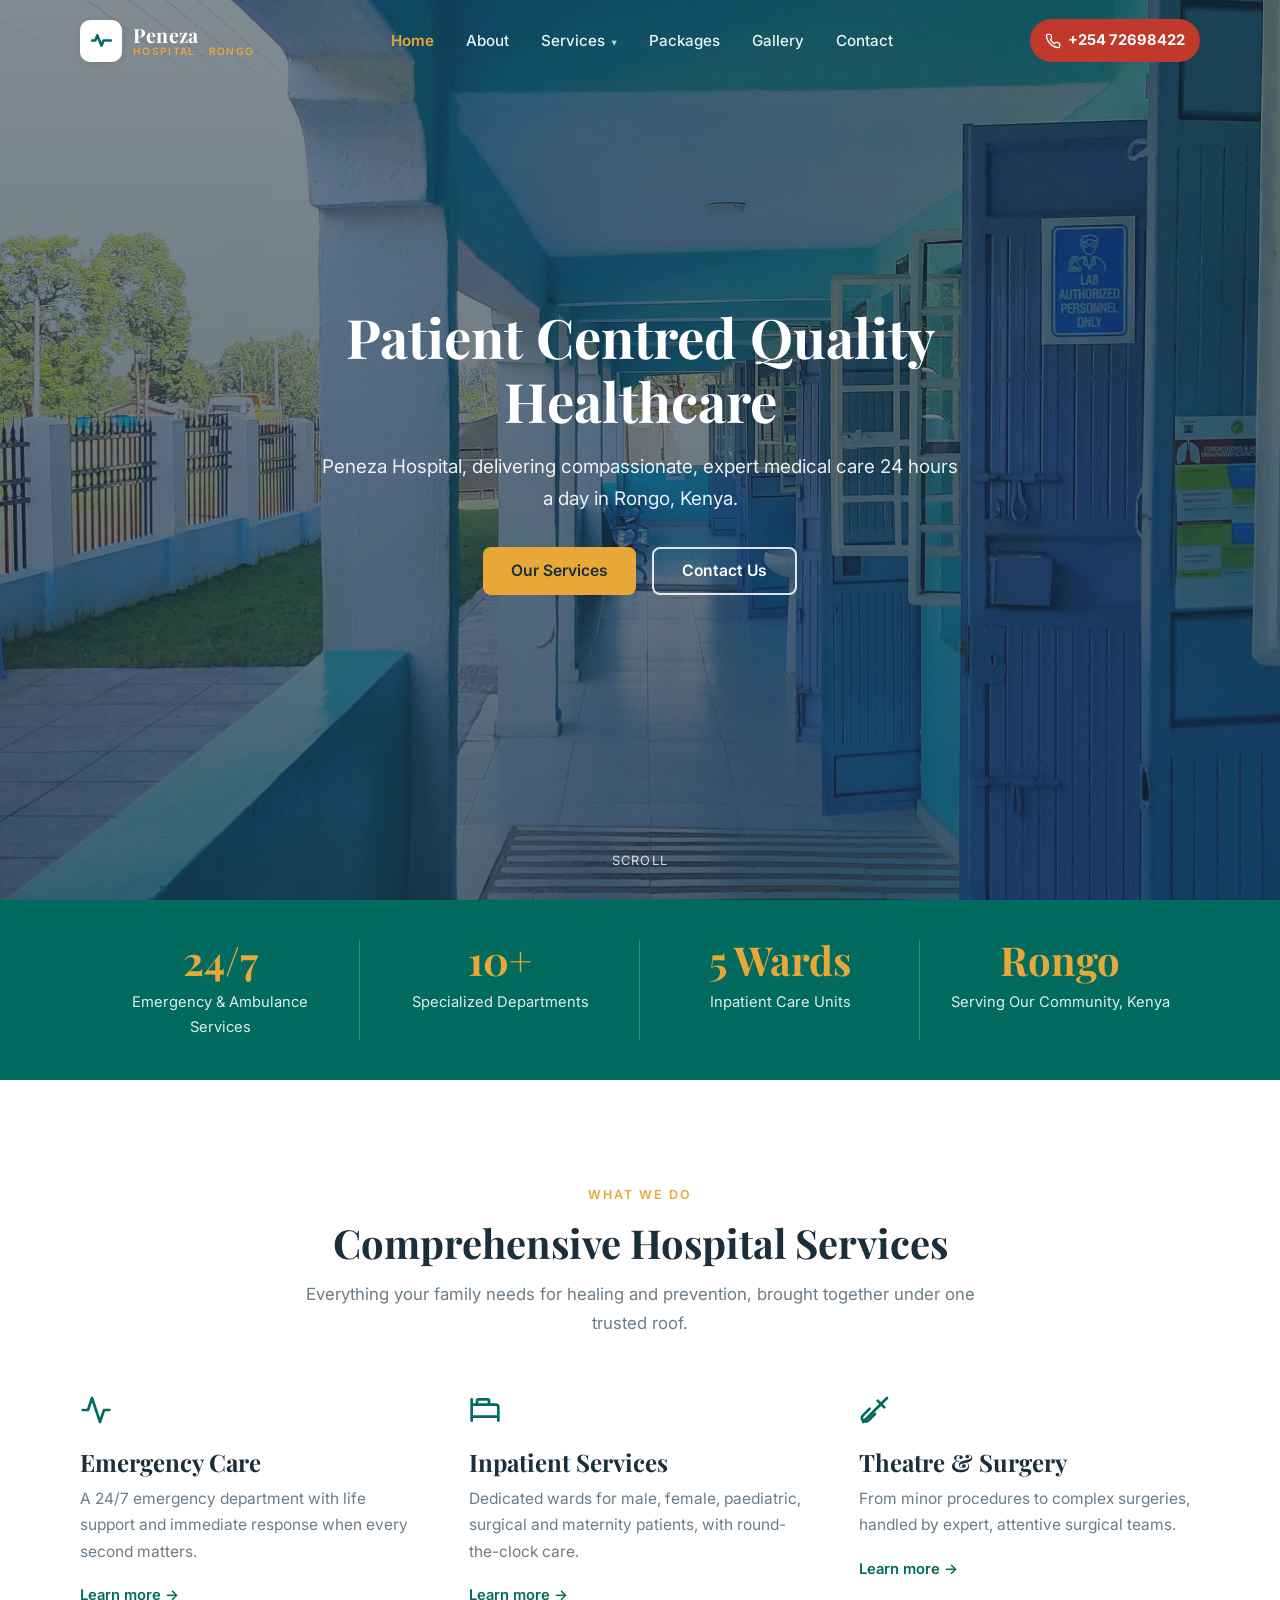
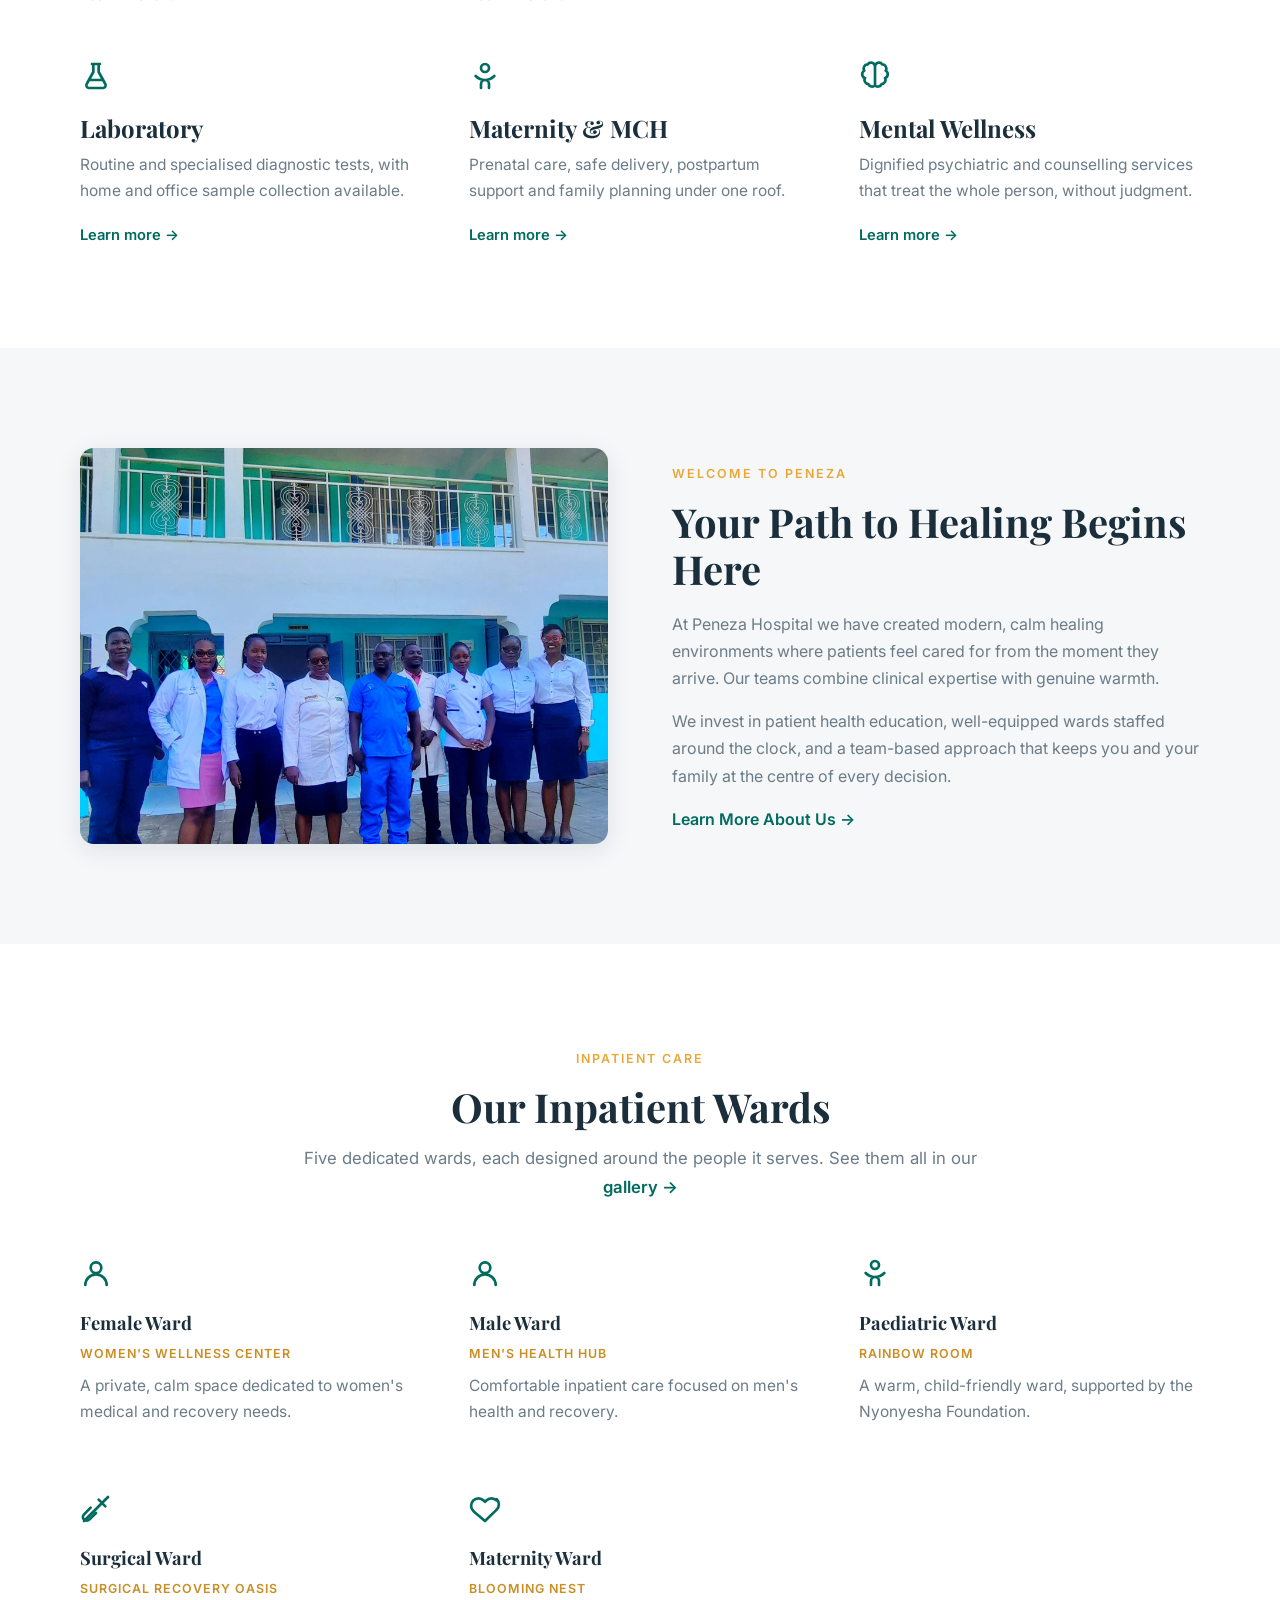
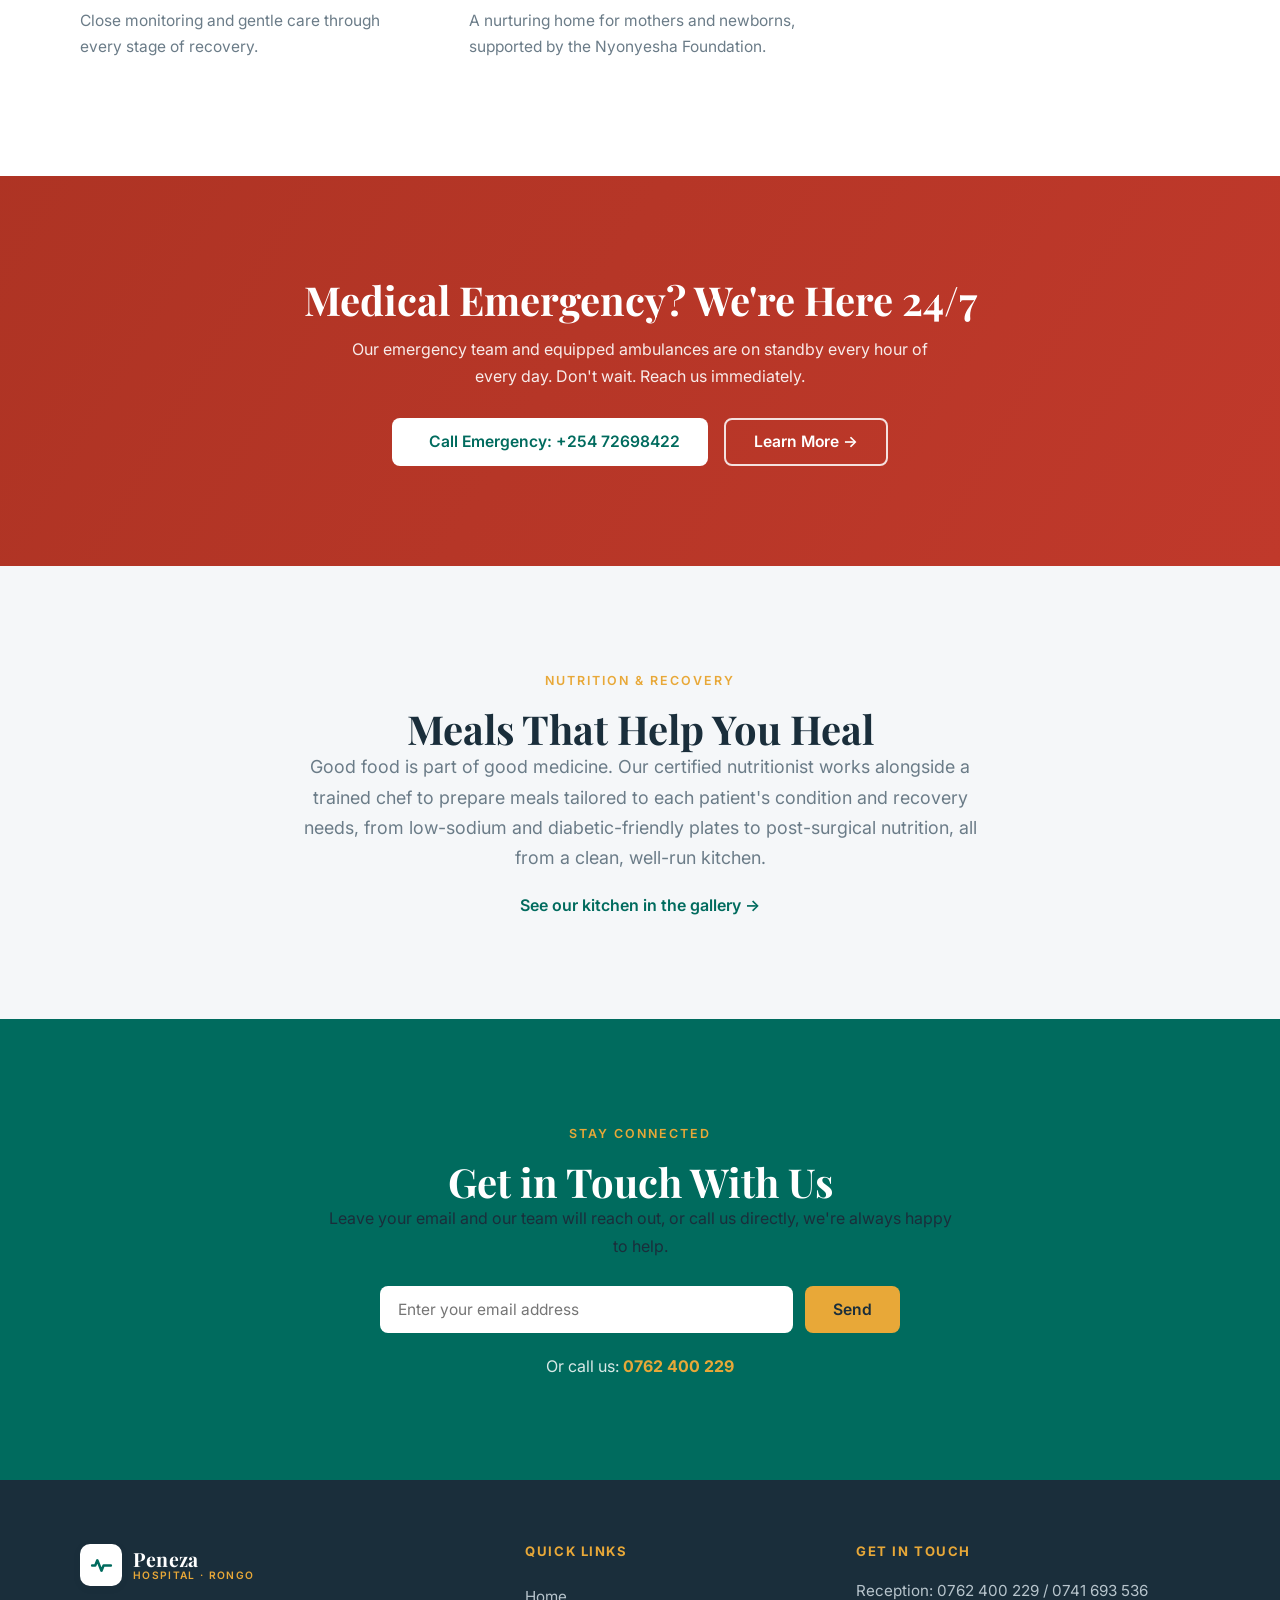
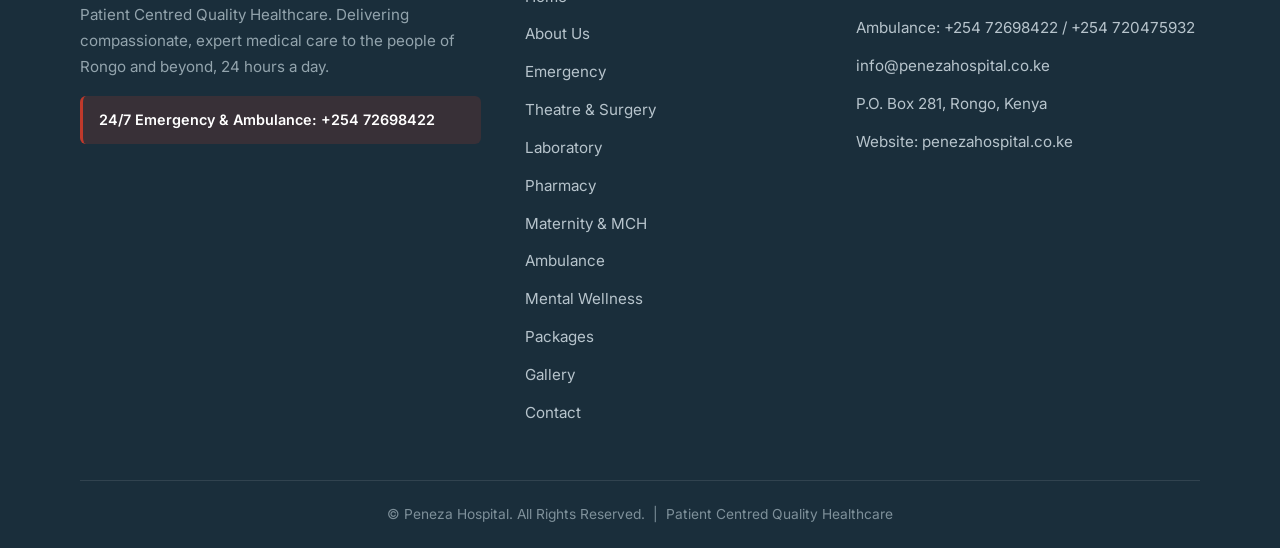
==== index.html @ cadd8152 "Initial commit: website files" ====
<!DOCTYPE html>
<html lang="en">
<head>
<meta charset="UTF-8">
<meta name="viewport" content="width=device-width, initial-scale=1.0">
<title>Patient Centred Quality Healthcare · Peneza Hospital</title>
<meta name="description" content="Peneza Hospital, a private hospital in Rongo, Kenya delivering compassionate, expert medical care 24 hours a day.">
<link rel="preconnect" href="https://fonts.googleapis.com">
<link rel="preconnect" href="https://fonts.gstatic.com" crossorigin>
<link href="https://fonts.googleapis.com/css2?family=Playfair+Display:wght@500;600;700;800&family=Inter:wght@400;500;600;700&display=swap" rel="stylesheet">
<link rel="stylesheet" href="css/styles.css">
</head>
<body>
<nav class="nav" id="nav">
  <div class="container nav__inner">
    <a class="logo" href="index.html" aria-label="Peneza Hospital home">
      <span class="logo__mark"><svg viewBox="0 0 24 24" fill="none" stroke="#006B5E" stroke-width="2.4" stroke-linecap="round" stroke-linejoin="round"><path d="M3 12h3l2-5 4 10 2-5h7"/></svg></span>
      <span class="logo__text">
        <span class="logo__name">Peneza</span>
        <span class="logo__tag">Hospital · Rongo</span>
      </span>
    </a>
    <ul class="nav__links">
      <li><a class="navlink active" href="index.html">Home</a></li>
      <li><a class="navlink" href="about.html">About</a></li>
      <li class="has-drop">
        <a class="navlink" href="#" aria-haspopup="true">Services</a>
        <div class="dropdown"><a href="about.html#wards">Inpatient Services</a><a href="emergency.html">Emergency</a><a href="theatre.html">Theatre / Surgery</a><a href="laboratory.html">Laboratory</a><a href="pharmacy.html">Pharmacy</a><a href="maternity.html">Maternity &amp; MCH</a><a href="ambulance.html">Ambulance</a><a href="mental-wellness.html">Mental Wellness</a><a href="contact.html">Outpatient / Special Clinics</a></div>
      </li>
      <li><a class="navlink" href="packages.html">Packages</a></li>
      <li><a class="navlink" href="gallery.html">Gallery</a></li>
      <li><a class="navlink" href="contact.html">Contact</a></li>
    </ul>
    <div class="nav__actions">
      <a class="nav__emergency" href="tel:+25472698422"><svg viewBox="0 0 24 24" fill="none" stroke="currentColor" stroke-width="2" stroke-linecap="round" stroke-linejoin="round"><path d="M22 16.9v3a2 2 0 0 1-2.2 2 19.8 19.8 0 0 1-8.6-3 19.5 19.5 0 0 1-6-6 19.8 19.8 0 0 1-3-8.6A2 2 0 0 1 4.1 2h3a2 2 0 0 1 2 1.7c.1 1 .4 1.9.7 2.8a2 2 0 0 1-.5 2.1L8.1 9.9a16 16 0 0 0 6 6l1.3-1.3a2 2 0 0 1 2.1-.5c.9.3 1.8.6 2.8.7a2 2 0 0 1 1.7 2z"/></svg><span>+254 72698422</span></a>
      <button class="hamburger" aria-label="Open menu" aria-expanded="false"><span></span><span></span><span></span></button>
    </div>
  </div>
</nav>
<div class="mobile-menu" id="mobileMenu">
  <a href="index.html">Home</a>
  <a href="about.html">About</a>
  <span class="mm-sub">Services</span>
  <a href="about.html#wards">Inpatient Services</a><a href="emergency.html">Emergency</a><a href="theatre.html">Theatre / Surgery</a><a href="laboratory.html">Laboratory</a><a href="pharmacy.html">Pharmacy</a><a href="maternity.html">Maternity &amp; MCH</a><a href="ambulance.html">Ambulance</a><a href="mental-wellness.html">Mental Wellness</a><a href="contact.html">Outpatient / Special Clinics</a>
  <a href="packages.html">Packages</a>
  <a href="gallery.html">Gallery</a>
  <a href="contact.html">Contact</a>
  <a class="mm-emergency" href="tel:+25472698422">Emergency: +254 72698422</a>
</div><header class="hero">
  <div class="hero__bg" style="background-image:url('images/home/HOME%20PAGE%201.jpeg')"></div>
  <div class="hero__overlay hero__overlay--dark"></div>
  <div class="hero__content"><div class="container"><h1 data-reveal-text>Patient Centred Quality Healthcare</h1>
        <p>Peneza Hospital, delivering compassionate, expert medical care 24 hours a day in Rongo, Kenya.</p>
        <div class="hero__cta"><a class="btn btn--gold" href="#services">Our Services</a><a class="btn btn--outline" href="contact.html">Contact Us</a></div></div></div>
  <div class="hero__scroll">Scroll</div>
</header>
<section class="stats"><div class="container"><div class="stats__grid">
  <div class="stats__item"><div class="stats__num">24/7</div><div class="stats__label">Emergency &amp; Ambulance Services</div></div>
  <div class="stats__item"><div class="stats__num" data-count="10" data-suffix="+">10+</div><div class="stats__label">Specialized Departments</div></div>
  <div class="stats__item"><div class="stats__num">5 Wards</div><div class="stats__label">Inpatient Care Units</div></div>
  <div class="stats__item"><div class="stats__num">Rongo</div><div class="stats__label">Serving Our Community, Kenya</div></div>
</div></div></section>
<section class="section" id="services"><div class="container">
  <div class="section-head"><span class="eyebrow">What We Do</span><h2>Comprehensive Hospital Services</h2>
  <p>Everything your family needs for healing and prevention, brought together under one trusted roof.</p></div>
  <div class="grid grid--3"><a class="card spotlight reveal" href="emergency.html">
      <span class="card__icon"><svg viewBox="0 0 24 24" fill="none" stroke="currentColor" stroke-width="2" stroke-linecap="round" stroke-linejoin="round"><path d="M22 12h-4l-3 9L9 3l-3 9H2"/></svg></span>
      <h3>Emergency Care</h3><p>A 24/7 emergency department with life support and immediate response when every second matters.</p>
      <span class="arrow-link">Learn more &rarr;</span></a><a class="card spotlight reveal" href="about.html#wards">
      <span class="card__icon"><svg viewBox="0 0 24 24" fill="none" stroke="currentColor" stroke-width="2" stroke-linecap="round" stroke-linejoin="round"><path d="M2 4v16M2 8h18a2 2 0 0 1 2 2v10M2 17h20M6 8V5a1 1 0 0 1 1-1h7a1 1 0 0 1 1 1v3"/></svg></span>
      <h3>Inpatient Services</h3><p>Dedicated wards for male, female, paediatric, surgical and maternity patients, with round-the-clock care.</p>
      <span class="arrow-link">Learn more &rarr;</span></a><a class="card spotlight reveal" href="theatre.html">
      <span class="card__icon"><svg viewBox="0 0 24 24" fill="none" stroke="currentColor" stroke-width="2" stroke-linecap="round" stroke-linejoin="round"><path d="M3 21 21 3M14 5l5 5M8 11l-5 5a2.8 2.8 0 0 0 4 4l5-5"/></svg></span>
      <h3>Theatre &amp; Surgery</h3><p>From minor procedures to complex surgeries, handled by expert, attentive surgical teams.</p>
      <span class="arrow-link">Learn more &rarr;</span></a><a class="card spotlight reveal" href="laboratory.html">
      <span class="card__icon"><svg viewBox="0 0 24 24" fill="none" stroke="currentColor" stroke-width="2" stroke-linecap="round" stroke-linejoin="round"><path d="M9 3h6M10 3v6l-5 9a2 2 0 0 0 2 3h10a2 2 0 0 0 2-3l-5-9V3M7.5 15h9"/></svg></span>
      <h3>Laboratory</h3><p>Routine and specialised diagnostic tests, with home and office sample collection available.</p>
      <span class="arrow-link">Learn more &rarr;</span></a><a class="card spotlight reveal" href="maternity.html">
      <span class="card__icon"><svg viewBox="0 0 24 24" fill="none" stroke="currentColor" stroke-width="2" stroke-linecap="round" stroke-linejoin="round"><circle cx="12" cy="6" r="3"/><path d="M9 21v-3a3 3 0 0 1 6 0v3M5 12c2 2 5 3 7 3s5-1 7-3"/></svg></span>
      <h3>Maternity &amp; MCH</h3><p>Prenatal care, safe delivery, postpartum support and family planning under one roof.</p>
      <span class="arrow-link">Learn more &rarr;</span></a><a class="card spotlight reveal" href="mental-wellness.html">
      <span class="card__icon"><svg viewBox="0 0 24 24" fill="none" stroke="currentColor" stroke-width="2" stroke-linecap="round" stroke-linejoin="round"><path d="M12 5a3 3 0 0 0-5.5-1.7A3 3 0 0 0 4 8a3 3 0 0 0 .5 5.5A3 3 0 0 0 7 18a3 3 0 0 0 5 1m0-14a3 3 0 0 1 5.5-1.7A3 3 0 0 1 20 8a3 3 0 0 1-.5 5.5A3 3 0 0 1 17 18a3 3 0 0 1-5 1M12 5v14"/></svg></span>
      <h3>Mental Wellness</h3><p>Dignified psychiatric and counselling services that treat the whole person, without judgment.</p>
      <span class="arrow-link">Learn more &rarr;</span></a></div>
</div></section>
<section class="section section--light"><div class="container"><div class="split">
  <div class="split__media tilt"><div class="tilt__glare"></div><img src="images/home/HOME%20USE.jpeg" alt="Peneza Hospital, Rongo" loading="lazy"></div>
  <div class="reveal"><span class="eyebrow">Welcome to Peneza</span><h2>Your Path to Healing Begins Here</h2>
  <p>At Peneza Hospital we have created modern, calm healing environments where patients feel cared for from the moment they arrive. Our teams combine clinical expertise with genuine warmth.</p>
  <p>We invest in patient health education, well-equipped wards staffed around the clock, and a team-based approach that keeps you and your family at the centre of every decision.</p>
  <a class="arrow-link" href="about.html">Learn More About Us &rarr;</a></div>
</div></div></section>
<section class="section"><div class="container">
  <div class="section-head"><span class="eyebrow">Inpatient Care</span><h2>Our Inpatient Wards</h2>
  <p>Five dedicated wards, each designed around the people it serves. See them all in our <a href="gallery.html" class="arrow-link" style="font-size:inherit">gallery &rarr;</a></p></div>
  <div class="grid grid--3"><div class="card spotlight reveal"><span class="card__icon"><svg viewBox="0 0 24 24" fill="none" stroke="currentColor" stroke-width="2" stroke-linecap="round" stroke-linejoin="round"><circle cx="12" cy="8" r="4"/><path d="M4 21a8 8 0 0 1 16 0"/></svg></span>
      <h3 style="font-size:1.15rem">Female Ward</h3>
      <span class="role">Women's Wellness Center</span>
      <p>A private, calm space dedicated to women's medical and recovery needs.</p></div><div class="card spotlight reveal"><span class="card__icon"><svg viewBox="0 0 24 24" fill="none" stroke="currentColor" stroke-width="2" stroke-linecap="round" stroke-linejoin="round"><circle cx="12" cy="8" r="4"/><path d="M4 21a8 8 0 0 1 16 0"/></svg></span>
      <h3 style="font-size:1.15rem">Male Ward</h3>
      <span class="role">Men's Health Hub</span>
      <p>Comfortable inpatient care focused on men's health and recovery.</p></div><div class="card spotlight reveal"><span class="card__icon"><svg viewBox="0 0 24 24" fill="none" stroke="currentColor" stroke-width="2" stroke-linecap="round" stroke-linejoin="round"><circle cx="12" cy="6" r="3"/><path d="M9 21v-3a3 3 0 0 1 6 0v3M5 12c2 2 5 3 7 3s5-1 7-3"/></svg></span>
      <h3 style="font-size:1.15rem">Paediatric Ward</h3>
      <span class="role">Rainbow Room</span>
      <p>A warm, child-friendly ward, supported by the Nyonyesha Foundation.</p></div><div class="card spotlight reveal"><span class="card__icon"><svg viewBox="0 0 24 24" fill="none" stroke="currentColor" stroke-width="2" stroke-linecap="round" stroke-linejoin="round"><path d="M3 21 21 3M14 5l5 5M8 11l-5 5a2.8 2.8 0 0 0 4 4l5-5"/></svg></span>
      <h3 style="font-size:1.15rem">Surgical Ward</h3>
      <span class="role">Surgical Recovery Oasis</span>
      <p>Close monitoring and gentle care through every stage of recovery.</p></div><div class="card spotlight reveal"><span class="card__icon"><svg viewBox="0 0 24 24" fill="none" stroke="currentColor" stroke-width="2" stroke-linecap="round" stroke-linejoin="round"><path d="M20.8 5.6a5.5 5.5 0 0 0-7.8 0L12 6.6l-1-1a5.5 5.5 0 0 0-7.8 7.8l1 1L12 21l7.8-7.6 1-1a5.5 5.5 0 0 0 0-7.8z"/></svg></span>
      <h3 style="font-size:1.15rem">Maternity Ward</h3>
      <span class="role">Blooming Nest</span>
      <p>A nurturing home for mothers and newborns, supported by the Nyonyesha Foundation.</p></div></div>
</div></section>
<section class="section emergency-banner"><div class="container">
  <h2>Medical Emergency? We're Here 24/7</h2>
  <p>Our emergency team and equipped ambulances are on standby every hour of every day. Don't wait. Reach us immediately.</p>
  <div class="emergency-banner__btns">
    <a class="btn btn--white" href="tel:+25472698422"><svg viewBox="0 0 24 24" fill="none" stroke="currentColor" stroke-width="2" stroke-linecap="round" stroke-linejoin="round"><path d="M22 16.9v3a2 2 0 0 1-2.2 2 19.8 19.8 0 0 1-8.6-3 19.5 19.5 0 0 1-6-6 19.8 19.8 0 0 1-3-8.6A2 2 0 0 1 4.1 2h3a2 2 0 0 1 2 1.7c.1 1 .4 1.9.7 2.8a2 2 0 0 1-.5 2.1L8.1 9.9a16 16 0 0 0 6 6l1.3-1.3a2 2 0 0 1 2.1-.5c.9.3 1.8.6 2.8.7a2 2 0 0 1 1.7 2z"/></svg> Call Emergency: +254 72698422</a>
    <a class="btn btn--outline" href="emergency.html">Learn More &rarr;</a>
  </div>
</div></section>
<section class="section section--light"><div class="container" style="max-width:760px;text-align:center">
  <span class="eyebrow">Nutrition &amp; Recovery</span><h2>Meals That Help You Heal</h2>
  <p class="lede">Good food is part of good medicine. Our certified nutritionist works alongside a trained chef to prepare meals tailored to each patient's condition and recovery needs, from low-sodium and diabetic-friendly plates to post-surgical nutrition, all from a clean, well-run kitchen.</p>
  <p style="margin-top:18px"><a class="arrow-link" href="gallery.html">See our kitchen in the gallery &rarr;</a></p>
</div></section>
<section class="section section--teal"><div class="container" style="text-align:center;max-width:720px">
  <span class="eyebrow">Stay Connected</span><h2>Get in Touch With Us</h2>
  <p>Leave your email and our team will reach out, or call us directly, we're always happy to help.</p>
  <form data-static class="email-capture">
    <input type="email" placeholder="Enter your email address" aria-label="Email address" required>
    <button class="btn btn--gold" type="submit">Send</button>
  </form>
  <div class="form-note">Thank you. We've received your details and will be in touch shortly.</div>
  <p style="margin-top:20px;color:rgba(255,255,255,0.85)">Or call us: <a href="tel:0762400229" style="color:#E8A838;font-weight:700">0762 400 229</a></p>
</div></section>
<footer class="footer">
  <div class="container">
    <div class="footer__grid">
      <div>
        <a class="logo" href="index.html">
          <span class="logo__mark"><svg viewBox="0 0 24 24" fill="none" stroke="#006B5E" stroke-width="2.4" stroke-linecap="round" stroke-linejoin="round"><path d="M3 12h3l2-5 4 10 2-5h7"/></svg></span>
          <span class="logo__text"><span class="logo__name">Peneza</span><span class="logo__tag">Hospital · Rongo</span></span>
        </a>
        <p class="footer__tag">Patient Centred Quality Healthcare. Delivering compassionate, expert medical care to the people of Rongo and beyond, 24 hours a day.</p>
        <div class="footer__emergency">24/7 Emergency &amp; Ambulance: +254 72698422</div>
      </div>
      <div>
        <h4>Quick Links</h4>
        <div class="footer__links">
          <a href="index.html">Home</a>
          <a href="about.html">About Us</a>
          <a href="emergency.html">Emergency</a>
          <a href="theatre.html">Theatre &amp; Surgery</a>
          <a href="laboratory.html">Laboratory</a>
          <a href="pharmacy.html">Pharmacy</a>
          <a href="maternity.html">Maternity &amp; MCH</a>
          <a href="ambulance.html">Ambulance</a>
          <a href="mental-wellness.html">Mental Wellness</a>
          <a href="packages.html">Packages</a>
          <a href="gallery.html">Gallery</a>
          <a href="contact.html">Contact</a>
        </div>
      </div>
      <div>
        <h4>Get In Touch</h4>
        <div class="footer__contact">
          <p>Reception: <a href="tel:0762400229">0762 400 229</a> / <a href="tel:0741693536">0741 693 536</a></p>
          <p>Ambulance: <a href="tel:+25472698422">+254 72698422</a> / <a href="tel:+254720475932">+254 720475932</a></p>
          <p><a href="mailto:info@penezahospital.co.ke">info@penezahospital.co.ke</a></p>
          <p>P.O. Box 281, Rongo, Kenya</p>
          <p>Website: penezahospital.co.ke</p>
        </div>
      </div>
    </div>
    <div class="footer__bottom">
      &copy; Peneza Hospital. All Rights Reserved. &nbsp;|&nbsp; Patient Centred Quality Healthcare
    </div>
  </div>
</footer>
<script src="js/script.js"></script>
</body>
</html>
---- css/styles.css ----
/* ============================================================
   PENEZA HOSPITAL — styles.css
   Patient Centred Quality Healthcare
   ============================================================ */

/* ---------- Design Tokens ---------- */
:root {
  --teal:        #006B5E;
  --teal-dark:   #02564B;
  --teal-light:  #E6F0EE;
  --gold:        #E8A838;
  --gold-dark:   #C98E26;
  --dark:        #1A2E3B;
  --dark-90:     rgba(26, 46, 59, 0.90);
  --light-bg:    #F5F7F9;
  --white:       #FFFFFF;
  --muted:       #6B7C88;
  --border:      #E2E8ED;
  --red:         #C0392B;
  --red-dark:    #A2301F;

  --shadow-sm:   0 2px 8px rgba(26, 46, 59, 0.06);
  --shadow-md:   0 6px 24px rgba(26, 46, 59, 0.10);
  --shadow-lg:   0 14px 44px rgba(26, 46, 59, 0.16);

  --radius:      8px;
  --radius-lg:   14px;

  --maxw:        1200px;
  --pad:         clamp(20px, 5vw, 40px);

  --t-fast:      0.2s ease;
  --t-base:      0.3s ease;

  --ff-head:     'Playfair Display', Georgia, serif;
  --ff-body:     'Inter', system-ui, -apple-system, sans-serif;
}

/* ---------- Reset ---------- */
*, *::before, *::after { box-sizing: border-box; }
* { margin: 0; padding: 0; }
html { scroll-behavior: smooth; -webkit-text-size-adjust: 100%; }
body {
  font-family: var(--ff-body);
  font-size: 16px;
  line-height: 1.7;
  color: var(--dark);
  background: var(--white);
  -webkit-font-smoothing: antialiased;
  overflow-x: hidden;
}
img { display: block; max-width: 100%; height: auto; }
a { color: inherit; text-decoration: none; }
ul { list-style: none; }
button { font-family: inherit; cursor: pointer; border: none; background: none; }

/* ---------- Typography ---------- */
h1, h2, h3, h4 { font-family: var(--ff-head); line-height: 1.18; font-weight: 700; color: var(--dark); }
h1 { font-size: clamp(2.1rem, 5vw, 3.4rem); }
h2 { font-size: clamp(1.7rem, 3.6vw, 2.5rem); }
h3 { font-size: clamp(1.2rem, 2vw, 1.5rem); }
h4 { font-size: 1.12rem; }
p  { color: var(--dark); }
.muted { color: var(--muted); }

/* ---------- Layout helpers ---------- */
.container { width: 100%; max-width: var(--maxw); margin: 0 auto; padding: 0 var(--pad); }
.section { padding: clamp(56px, 9vw, 100px) 0; }
.section--light { background: var(--light-bg); }
.section--teal  { background: var(--teal); color: var(--white); }
.section--teal h1, .section--teal h2, .section--teal h3 { color: var(--white); }
.section--dark  { background: var(--dark); color: #DCE4E9; }
.section--dark h1, .section--dark h2, .section--dark h3 { color: var(--white); }

.eyebrow {
  display: inline-block;
  font-family: var(--ff-body);
  font-size: 0.78rem;
  font-weight: 600;
  letter-spacing: 0.16em;
  text-transform: uppercase;
  color: var(--gold);
  margin-bottom: 14px;
}
.section--teal .eyebrow, .section--dark .eyebrow { color: var(--gold); }

.section-head { max-width: 720px; margin: 0 auto clamp(34px, 5vw, 56px); text-align: center; }
.section-head.left { margin-left: 0; text-align: left; }
.section-head p { color: var(--muted); margin-top: 14px; font-size: 1.05rem; }
.section--teal .section-head p, .section--dark .section-head p { color: rgba(255,255,255,0.82); }

.lede { font-size: 1.12rem; color: var(--muted); }

/* ---------- Buttons ---------- */
.btn {
  display: inline-flex; align-items: center; gap: 9px;
  font-family: var(--ff-body);
  font-weight: 600; font-size: 0.98rem;
  padding: 14px 28px; border-radius: var(--radius);
  transition: transform var(--t-fast), background var(--t-fast), color var(--t-fast), box-shadow var(--t-fast);
  white-space: nowrap; line-height: 1;
}
.btn:focus-visible { outline: 3px solid var(--gold); outline-offset: 3px; }
.btn--gold  { background: var(--gold); color: var(--dark); }
.btn--gold:hover { background: var(--gold-dark); transform: translateY(-2px); box-shadow: var(--shadow-md); }
.btn--teal  { background: var(--teal); color: var(--white); }
.btn--teal:hover { background: var(--teal-dark); transform: translateY(-2px); box-shadow: var(--shadow-md); }
.btn--white { background: var(--white); color: var(--teal); }
.btn--white:hover { transform: translateY(-2px); box-shadow: var(--shadow-md); }
.btn--outline { background: transparent; color: var(--white); border: 2px solid rgba(255,255,255,0.85); }
.btn--outline:hover { background: var(--white); color: var(--teal); transform: translateY(-2px); }
.btn--outline-teal { background: transparent; color: var(--teal); border: 2px solid var(--teal); }
.btn--outline-teal:hover { background: var(--teal); color: var(--white); }
.btn--red { background: var(--red); color: var(--white); }
.btn--red:hover { background: var(--red-dark); transform: translateY(-2px); box-shadow: var(--shadow-md); }

.arrow-link {
  display: inline-flex; align-items: center; gap: 7px;
  font-weight: 600; color: var(--teal);
  transition: gap var(--t-fast), color var(--t-fast);
}
.arrow-link:hover { gap: 12px; color: var(--gold-dark); }
.section--teal .arrow-link, .section--dark .arrow-link { color: var(--gold); }

/* ============================================================
   NAVBAR
   ============================================================ */
.nav {
  position: fixed; top: 0; left: 0; right: 0; z-index: 1000;
  background: transparent;
  transition: background var(--t-base), box-shadow var(--t-base), padding var(--t-base);
  padding: 18px 0;
}
.nav.scrolled { background: var(--dark); box-shadow: 0 4px 20px rgba(0,0,0,0.25); padding: 11px 0; }
.nav__inner { display: flex; align-items: center; justify-content: space-between; gap: 18px; }

.logo { display: flex; align-items: center; gap: 11px; color: var(--white); }
.logo__mark {
  width: 42px; height: 42px; border-radius: 10px;
  background: var(--white); display: grid; place-items: center; flex: none;
  box-shadow: var(--shadow-sm);
}
.logo__mark svg { width: 25px; height: 25px; }
.logo__text { line-height: 1.1; }
.logo__name { font-family: var(--ff-head); font-weight: 700; font-size: 1.22rem; color: var(--white); letter-spacing: 0.01em; }
.logo__tag  { display: block; font-size: 0.64rem; letter-spacing: 0.13em; text-transform: uppercase; color: var(--gold); font-weight: 600; }

.nav__links { display: flex; align-items: center; gap: 4px; }
.nav__links > li { position: relative; }
.nav__links a.navlink {
  display: inline-block; padding: 10px 14px; color: rgba(255,255,255,0.92);
  font-weight: 500; font-size: 0.95rem; border-radius: 6px;
  transition: color var(--t-fast), background var(--t-fast);
}
.nav__links a.navlink:hover, .nav__links a.navlink.active { color: var(--gold); }
.nav__links a.navlink.active { font-weight: 600; }

/* dropdown */
.has-drop > .navlink::after { content: "▾"; font-size: 0.7em; margin-left: 6px; opacity: 0.8; }
.dropdown {
  position: absolute; top: calc(100% + 8px); left: 0;
  background: var(--white); min-width: 252px; border-radius: var(--radius);
  box-shadow: var(--shadow-lg); padding: 8px; opacity: 0; visibility: hidden;
  transform: translateY(8px); transition: all var(--t-fast); border: 1px solid var(--border);
}
.has-drop:hover .dropdown, .has-drop:focus-within .dropdown { opacity: 1; visibility: visible; transform: translateY(0); }
.dropdown a {
  display: block; padding: 10px 14px; color: var(--dark); font-size: 0.92rem;
  border-radius: 6px; transition: background var(--t-fast), color var(--t-fast); font-weight: 500;
}
.dropdown a:hover { background: var(--teal-light); color: var(--teal); }

/* nav right actions */
.nav__actions { display: flex; align-items: center; gap: 14px; }
.nav__emergency {
  display: inline-flex; align-items: center; gap: 7px;
  color: var(--white); font-weight: 700; font-size: 0.92rem;
  background: var(--red); padding: 9px 15px; border-radius: 50px;
  animation: pulse 2.2s infinite; white-space: nowrap;
}
.nav__emergency svg { width: 16px; height: 16px; }
@keyframes pulse {
  0%   { box-shadow: 0 0 0 0 rgba(192,57,43,0.55); }
  70%  { box-shadow: 0 0 0 12px rgba(192,57,43,0); }
  100% { box-shadow: 0 0 0 0 rgba(192,57,43,0); }
}

.hamburger { display: none; width: 44px; height: 44px; flex-direction: column; gap: 6px; justify-content: center; align-items: center; }
.hamburger span { width: 26px; height: 2px; background: var(--white); border-radius: 2px; transition: transform var(--t-base), opacity var(--t-base); }
.hamburger.open span:nth-child(1) { transform: translateY(8px) rotate(45deg); }
.hamburger.open span:nth-child(2) { opacity: 0; }
.hamburger.open span:nth-child(3) { transform: translateY(-8px) rotate(-45deg); }

/* mobile overlay menu */
.mobile-menu {
  position: fixed; inset: 0; z-index: 999; background: var(--dark);
  display: flex; flex-direction: column; justify-content: center; align-items: center;
  gap: 6px; padding: 80px 24px 40px; opacity: 0; visibility: hidden; transform: translateY(-12px);
  transition: opacity var(--t-base), transform var(--t-base), visibility var(--t-base);
  overflow-y: auto;
}
.mobile-menu.open { opacity: 1; visibility: visible; transform: translateY(0); }
.mobile-menu a { color: var(--white); font-family: var(--ff-head); font-size: 1.45rem; padding: 9px 0; transition: color var(--t-fast); }
.mobile-menu a:hover, .mobile-menu a.active { color: var(--gold); }
.mobile-menu .mm-sub { font-family: var(--ff-body); font-size: 1rem; color: rgba(255,255,255,0.7); padding: 5px 0; }
.mobile-menu .mm-emergency { margin-top: 20px; color: var(--white); background: var(--red); padding: 12px 26px; border-radius: 50px; font-family: var(--ff-body); font-weight: 700; font-size: 1rem; }

/* ============================================================
   HERO
   ============================================================ */
.hero {
  position: relative; min-height: 100vh; display: flex; align-items: center;
  color: var(--white); text-align: center;
}
.hero--half { min-height: 62vh; }
.hero__bg { position: absolute; inset: 0; background-size: cover; background-position: center; z-index: 0; }
.hero__overlay { position: absolute; inset: 0; z-index: 1; }
.hero__overlay--dark { background: linear-gradient(180deg, rgba(26,46,59,0.55), rgba(26,46,59,0.72)); }
.hero__overlay--teal { background: linear-gradient(180deg, rgba(0,107,94,0.62), rgba(2,40,35,0.80)); }
.hero__overlay--red  { background: linear-gradient(180deg, rgba(120,30,22,0.55), rgba(80,18,12,0.80)); }
.hero__content { position: relative; z-index: 2; width: 100%; }
.hero__content .container { max-width: 880px; }
.hero h1 { color: var(--white); margin-bottom: 18px; }
.hero p { color: rgba(255,255,255,0.9); font-size: 1.18rem; max-width: 640px; margin: 0 auto; }
.hero__cta { display: flex; gap: 16px; justify-content: center; flex-wrap: wrap; margin-top: 32px; }
.hero__scroll { position: absolute; bottom: 28px; left: 50%; transform: translateX(-50%); z-index: 2; color: rgba(255,255,255,0.8); font-size: 0.8rem; letter-spacing: 0.1em; text-transform: uppercase; animation: bob 2.4s ease-in-out infinite; }
@keyframes bob { 0%,100% { transform: translate(-50%, 0); } 50% { transform: translate(-50%, 8px); } }

/* breadcrumb */
.breadcrumb { position: relative; z-index: 2; margin-top: 14px; font-size: 0.9rem; color: rgba(255,255,255,0.78); }
.breadcrumb a:hover { color: var(--gold); }

/* ============================================================
   STATS BAR
   ============================================================ */
.stats { background: var(--teal); }
.stats__grid { display: grid; grid-template-columns: repeat(4, 1fr); }
.stats__item { text-align: center; padding: 40px 20px; color: var(--white); position: relative; }
.stats__item:not(:last-child)::after { content: ""; position: absolute; right: 0; top: 22%; height: 56%; width: 1px; background: rgba(255,255,255,0.22); }
.stats__num { font-family: var(--ff-head); font-size: clamp(1.7rem, 3.4vw, 2.5rem); font-weight: 700; color: var(--gold); line-height: 1; }
.stats__label { margin-top: 10px; font-size: 0.92rem; color: rgba(255,255,255,0.88); }

/* ============================================================
   CARDS / GRIDS
   ============================================================ */
.grid { display: grid; gap: 26px; }
.grid--3 { grid-template-columns: repeat(3, 1fr); }
.grid--2 { grid-template-columns: repeat(2, 1fr); }
.grid--4 { grid-template-columns: repeat(4, 1fr); }

.card {
  background: var(--white); border: 1px solid var(--border); border-radius: var(--radius);
  padding: 32px 28px; box-shadow: var(--shadow-sm);
  transition: transform var(--t-base), box-shadow var(--t-base), border-color var(--t-base);
}
.card:hover { transform: scale(1.02); box-shadow: var(--shadow-md); border-color: var(--teal-light); }
.card__icon {
  width: 56px; height: 56px; border-radius: 12px; background: var(--teal-light);
  display: grid; place-items: center; margin-bottom: 18px; color: var(--teal);
}
.card__icon svg { width: 28px; height: 28px; }
.card h3 { margin-bottom: 10px; }
.card p { color: var(--muted); font-size: 0.97rem; margin-bottom: 16px; }
.card .arrow-link { font-size: 0.92rem; }

/* feature/benefit compact cards */
.feature { text-align: center; padding: 28px 20px; }
.feature .card__icon { margin: 0 auto 18px; }
.feature h4 { margin-bottom: 8px; }
.feature p { color: var(--muted); font-size: 0.94rem; }

/* person cards */
.person h3 { margin-bottom: 6px; }
.person .role { color: var(--gold-dark); font-weight: 600; font-size: 0.85rem; letter-spacing: 0.06em; text-transform: uppercase; margin-bottom: 12px; }

/* ============================================================
   SPLIT LAYOUT
   ============================================================ */
.split { display: grid; grid-template-columns: 1fr 1fr; gap: clamp(30px, 5vw, 64px); align-items: center; }
.split__media { border-radius: var(--radius-lg); overflow: hidden; box-shadow: var(--shadow-md); }
.split__media img { width: 100%; height: 100%; object-fit: cover; aspect-ratio: 4/3; transition: transform 0.5s ease; }
.split__media:hover img { transform: scale(1.04); }
.split--reverse .split__media { order: 2; }
.split h2 { margin-bottom: 18px; }
.split p { color: var(--muted); margin-bottom: 16px; }
.split .label-block { margin-bottom: 22px; }
.split .label-block h4 { color: var(--teal); margin-bottom: 5px; }
.split .label-block p { margin-bottom: 0; }

.checklist li { display: flex; gap: 12px; align-items: flex-start; margin-bottom: 13px; color: var(--dark); }
.checklist li::before { content: ""; flex: none; width: 22px; height: 22px; margin-top: 3px; border-radius: 50%; background: var(--teal-light) url("data:image/svg+xml,%3Csvg xmlns='http://www.w3.org/2000/svg' width='12' height='12' viewBox='0 0 24 24' fill='none' stroke='%23006B5E' stroke-width='3' stroke-linecap='round' stroke-linejoin='round'%3E%3Cpolyline points='20 6 9 17 4 12'/%3E%3C/svg%3E") center / 12px no-repeat; }

/* ============================================================
   WARD SCROLL ROW
   ============================================================ */
.ward-row { display: grid; grid-auto-flow: column; grid-auto-columns: minmax(230px, 1fr); gap: 22px; overflow-x: auto; padding: 6px 2px 22px; scroll-snap-type: x mandatory; }
.ward-row::-webkit-scrollbar { height: 8px; }
.ward-row::-webkit-scrollbar-thumb { background: var(--border); border-radius: 50px; }
.ward-card { position: relative; border-radius: var(--radius); overflow: hidden; box-shadow: var(--shadow-sm); scroll-snap-align: start; transition: transform var(--t-base), box-shadow var(--t-base); }
.ward-card:hover { transform: scale(1.02); box-shadow: var(--shadow-md); }
.ward-card img { width: 100%; aspect-ratio: 3/4; object-fit: cover; }
.ward-card__cap { position: absolute; inset: auto 0 0 0; padding: 40px 18px 18px; background: linear-gradient(180deg, transparent, rgba(26,46,59,0.92)); color: var(--white); }
.ward-card__cap .name { font-family: var(--ff-head); font-weight: 700; font-size: 1.1rem; }
.ward-card__cap .sub { font-size: 0.82rem; color: var(--gold); }

/* ============================================================
   EMERGENCY BANNER
   ============================================================ */
.emergency-banner { position: relative; background: var(--red); color: var(--white); text-align: center; overflow: hidden; }
.emergency-banner::before { content: ""; position: absolute; inset: 0; background: linear-gradient(120deg, var(--red-dark), var(--red)); opacity: 0.6; }
.emergency-banner .container { position: relative; z-index: 1; }
.emergency-banner h2 { color: var(--white); margin-bottom: 12px; }
.emergency-banner p { color: rgba(255,255,255,0.9); max-width: 600px; margin: 0 auto 28px; }
.emergency-banner__btns { display: flex; gap: 16px; justify-content: center; flex-wrap: wrap; }

/* ============================================================
   PHOTO STRIP / GRID
   ============================================================ */
.photo-strip { display: grid; grid-template-columns: repeat(3, 1fr); gap: 16px; }
.photo-strip img { width: 100%; aspect-ratio: 4/3; object-fit: cover; border-radius: var(--radius); box-shadow: var(--shadow-sm); transition: transform var(--t-base); }
.photo-strip img:hover { transform: scale(1.02); }

.photo-grid { display: grid; grid-template-columns: repeat(3, 1fr); gap: 14px; }
.photo-grid img { width: 100%; aspect-ratio: 1/1; object-fit: cover; border-radius: var(--radius); box-shadow: var(--shadow-sm); transition: transform var(--t-base); }
.photo-grid img:hover { transform: scale(1.02); }
.photo-grid .span-2 { grid-column: span 2; aspect-ratio: 2/1; }

/* feature banner (full-width image with text) */
.feature-banner { position: relative; color: var(--white); border-radius: var(--radius-lg); overflow: hidden; }
.feature-banner__media { position: absolute; inset: 0; }
.feature-banner__media img { width: 100%; height: 100%; object-fit: cover; }
.feature-banner__overlay { position: absolute; inset: 0; background: linear-gradient(90deg, rgba(26,46,59,0.92) 40%, rgba(26,46,59,0.55)); }
.feature-banner__inner { position: relative; z-index: 2; padding: clamp(40px, 7vw, 80px); max-width: 620px; }
.feature-banner h2 { color: var(--white); margin-bottom: 14px; }
.feature-banner p { color: rgba(255,255,255,0.88); }

/* ============================================================
   CALLOUT / PROMISE BOX
   ============================================================ */
.callout { background: var(--white); border: 1px solid var(--border); border-left: 5px solid var(--teal); border-radius: var(--radius); padding: clamp(28px, 4vw, 44px); box-shadow: var(--shadow-sm); }
.callout--gold { border-left-color: var(--gold); }
.callout h3 { margin-bottom: 16px; }
.callout .checklist li { color: var(--dark); }
.callout__btns { display: flex; gap: 14px; flex-wrap: wrap; margin-top: 22px; }

.pullquote { font-family: var(--ff-head); font-size: clamp(1.5rem, 3vw, 2.1rem); line-height: 1.35; color: var(--teal); font-weight: 700; }
.pullquote::before { content: "“"; color: var(--gold); }
.pullquote::after { content: "”"; color: var(--gold); }

/* ============================================================
   ACCORDION
   ============================================================ */
.accordion { border: 1px solid var(--border); border-radius: var(--radius); overflow: hidden; background: var(--white); box-shadow: var(--shadow-sm); }
.acc-item + .acc-item { border-top: 1px solid var(--border); }
.acc-head { width: 100%; text-align: left; padding: 22px 26px; font-family: var(--ff-head); font-size: 1.12rem; font-weight: 700; color: var(--dark); display: flex; justify-content: space-between; align-items: center; gap: 16px; transition: background var(--t-fast); }
.acc-head:hover { background: var(--light-bg); }
.acc-head .plus { flex: none; width: 26px; height: 26px; position: relative; }
.acc-head .plus::before, .acc-head .plus::after { content: ""; position: absolute; background: var(--teal); border-radius: 2px; transition: transform var(--t-base); }
.acc-head .plus::before { top: 12px; left: 4px; right: 4px; height: 2px; }
.acc-head .plus::after { left: 12px; top: 4px; bottom: 4px; width: 2px; }
.acc-item.open .plus::after { transform: rotate(90deg); opacity: 0; }
.acc-body { max-height: 0; overflow: hidden; transition: max-height var(--t-base); }
.acc-body__inner { padding: 0 26px 24px; color: var(--muted); }
.acc-body__inner ul { columns: 2; column-gap: 30px; }
.acc-body__inner li { margin-bottom: 8px; }

/* ============================================================
   GALLERY
   ============================================================ */
.filter-bar { display: flex; flex-wrap: wrap; gap: 10px; justify-content: center; margin-bottom: 40px; }
.filter-btn { padding: 9px 20px; border-radius: 50px; border: 1px solid var(--border); background: var(--white); color: var(--dark); font-weight: 600; font-size: 0.9rem; transition: all var(--t-fast); }
.filter-btn:hover { border-color: var(--teal); color: var(--teal); }
.filter-btn.active { background: var(--gold); border-color: var(--gold); color: var(--dark); }

.masonry { columns: 3; column-gap: 14px; }
.gallery-item { break-inside: avoid; margin-bottom: 14px; position: relative; border-radius: var(--radius); overflow: hidden; cursor: pointer; box-shadow: var(--shadow-sm); }
.gallery-item img { width: 100%; transition: transform var(--t-base); }
.gallery-item:hover img { transform: scale(1.05); }
.gallery-item__cap { position: absolute; inset: 0; background: rgba(0,107,94,0.0); display: flex; align-items: flex-end; padding: 16px; opacity: 0; transition: opacity var(--t-base), background var(--t-base); }
.gallery-item:hover .gallery-item__cap { opacity: 1; background: linear-gradient(180deg, transparent, rgba(0,107,94,0.85)); }
.gallery-item__cap span { color: var(--white); font-weight: 600; font-size: 0.85rem; letter-spacing: 0.08em; text-transform: uppercase; }
.gallery-item.hide { display: none; }

/* lightbox */
.lightbox { position: fixed; inset: 0; z-index: 2000; background: rgba(15,24,30,0.93); display: none; align-items: center; justify-content: center; padding: 40px; }
.lightbox.open { display: flex; }
.lightbox img { max-width: 90vw; max-height: 84vh; border-radius: var(--radius); box-shadow: var(--shadow-lg); }
.lb-btn { position: absolute; background: rgba(255,255,255,0.12); color: var(--white); width: 52px; height: 52px; border-radius: 50%; font-size: 1.6rem; display: grid; place-items: center; transition: background var(--t-fast); }
.lb-btn:hover { background: rgba(255,255,255,0.28); }
.lb-prev { left: 24px; top: 50%; transform: translateY(-50%); }
.lb-next { right: 24px; top: 50%; transform: translateY(-50%); }
.lb-close { top: 24px; right: 24px; }
.lb-cap { position: absolute; bottom: 24px; left: 0; right: 0; text-align: center; color: rgba(255,255,255,0.85); font-size: 0.9rem; letter-spacing: 0.06em; text-transform: uppercase; }

/* ============================================================
   CONTACT FORM
   ============================================================ */
.contact-grid { display: grid; grid-template-columns: 1.5fr 1fr; gap: clamp(30px, 5vw, 56px); align-items: start; }
.form-field { margin-bottom: 18px; }
.form-field label { display: block; font-weight: 600; font-size: 0.9rem; margin-bottom: 7px; }
.form-field input, .form-field select, .form-field textarea {
  width: 100%; padding: 13px 15px; border: 1px solid var(--border); border-radius: var(--radius);
  font-family: var(--ff-body); font-size: 0.97rem; color: var(--dark); background: var(--white);
  transition: border-color var(--t-fast), box-shadow var(--t-fast);
}
.form-field input:focus, .form-field select:focus, .form-field textarea:focus {
  outline: none; border-color: var(--teal); box-shadow: 0 0 0 3px var(--teal-light);
}
.form-field textarea { resize: vertical; min-height: 130px; }
.form-row { display: grid; grid-template-columns: 1fr 1fr; gap: 18px; }

.info-card { background: var(--white); border: 1px solid var(--border); border-radius: var(--radius); padding: 30px; box-shadow: var(--shadow-sm); }
.info-row { display: flex; gap: 14px; align-items: flex-start; padding: 14px 0; border-bottom: 1px solid var(--border); }
.info-row:last-child { border-bottom: none; }
.info-row .ico { flex: none; width: 40px; height: 40px; border-radius: 10px; background: var(--teal-light); color: var(--teal); display: grid; place-items: center; }
.info-row .ico svg { width: 20px; height: 20px; }
.info-row h4 { font-family: var(--ff-body); font-size: 0.8rem; letter-spacing: 0.08em; text-transform: uppercase; color: var(--muted); margin-bottom: 3px; }
.info-row p, .info-row a { font-weight: 600; font-size: 0.98rem; color: var(--dark); }
.info-row a:hover { color: var(--teal); }

.map-placeholder { width: 100%; height: 360px; border-radius: var(--radius-lg); background: repeating-linear-gradient(45deg, #E8EDF0, #E8EDF0 14px, #EEF2F4 14px, #EEF2F4 28px); border: 1px solid var(--border); display: grid; place-items: center; color: var(--muted); font-weight: 600; letter-spacing: 0.05em; }

/* inline email capture */
.email-capture { display: flex; gap: 12px; max-width: 520px; margin: 26px auto 0; flex-wrap: wrap; }
.email-capture input { flex: 1; min-width: 220px; padding: 14px 18px; border-radius: var(--radius); border: none; font-family: var(--ff-body); font-size: 0.97rem; }
.email-capture input:focus { outline: 3px solid var(--gold); }

/* form success note */
.form-note { margin-top: 14px; padding: 12px 16px; border-radius: var(--radius); background: var(--teal-light); color: var(--teal-dark); font-weight: 600; font-size: 0.92rem; display: none; }
.form-note.show { display: block; }

/* package cards */
.pkg { display: flex; flex-direction: column; border-radius: var(--radius-lg); overflow: hidden; background: var(--white); border: 1px solid var(--border); box-shadow: var(--shadow-sm); transition: transform var(--t-base), box-shadow var(--t-base); }
.pkg:hover { transform: scale(1.02); box-shadow: var(--shadow-lg); }
.pkg__head { background: var(--teal); color: var(--white); padding: 30px 28px; }
.pkg:nth-child(2) .pkg__head { background: var(--dark); }
.pkg:nth-child(3) .pkg__head { background: var(--teal-dark); }
.pkg__head h3 { color: var(--white); }
.pkg__head .tag { display: inline-block; font-size: 0.72rem; letter-spacing: 0.12em; text-transform: uppercase; color: var(--gold); font-weight: 600; margin-bottom: 8px; }
.pkg__body { padding: 28px; flex: 1; }
.pkg__body p { color: var(--muted); margin-bottom: 18px; }
.pkg__body .checklist li { font-size: 0.95rem; }
.pkg__foot { padding: 0 28px 28px; }

/* condition tags (mental wellness) */
.condition-grid { display: grid; grid-template-columns: repeat(3, 1fr); gap: 16px; }
.condition { background: var(--white); border: 1px solid var(--border); border-radius: var(--radius); padding: 22px 24px; display: flex; align-items: center; gap: 14px; transition: transform var(--t-base), box-shadow var(--t-base), border-color var(--t-base); }
.condition:hover { transform: scale(1.02); box-shadow: var(--shadow-sm); border-color: var(--teal-light); }
.condition .dot { flex: none; width: 10px; height: 10px; border-radius: 50%; background: var(--teal); }
.condition span { font-weight: 600; color: var(--dark); font-size: 0.97rem; }

/* trust badges */
.badges { display: flex; gap: 28px; flex-wrap: wrap; }
.badge { text-align: center; }
.badge .ico { width: 64px; height: 64px; border-radius: 16px; background: var(--teal-light); color: var(--teal); display: grid; place-items: center; margin: 0 auto 12px; }
.badge .ico svg { width: 30px; height: 30px; }
.badge span { font-weight: 600; font-size: 0.9rem; }

/* ============================================================
   FOOTER
   ============================================================ */
.footer { background: var(--dark); color: #B7C4CC; padding: 64px 0 0; }
.footer__grid { display: grid; grid-template-columns: 1.4fr 1fr 1.2fr; gap: 44px; padding-bottom: 48px; }
.footer .logo__name, .footer h4 { color: var(--white); }
.footer__tag { margin: 16px 0; font-size: 0.95rem; color: #93A4AD; }
.footer h4 { font-family: var(--ff-body); font-size: 0.82rem; letter-spacing: 0.12em; text-transform: uppercase; margin-bottom: 18px; color: var(--gold); }
.footer__links a { display: block; padding: 6px 0; color: #B7C4CC; font-size: 0.95rem; transition: color var(--t-fast), padding-left var(--t-fast); }
.footer__links a:hover { color: var(--white); padding-left: 5px; }
.footer__contact p { font-size: 0.95rem; margin-bottom: 12px; color: #B7C4CC; }
.footer__contact a:hover { color: var(--white); }
.footer__emergency { margin-top: 16px; padding: 12px 16px; background: rgba(192,57,43,0.18); border-left: 3px solid var(--red); border-radius: 6px; color: var(--white); font-weight: 600; font-size: 0.9rem; }
.footer__bottom { border-top: 1px solid rgba(255,255,255,0.1); padding: 22px 0; text-align: center; font-size: 0.86rem; color: #7E909A; }

/* ============================================================
   REVEAL ANIMATION
   ============================================================ */
.reveal { opacity: 0; transform: translateY(24px); transition: opacity 0.6s ease, transform 0.6s ease; }
.reveal.in { opacity: 1; transform: translateY(0); }

/* ============================================================
   RESPONSIVE
   ============================================================ */
@media (max-width: 1024px) {
  .nav__links, .nav__actions .btn--gold { display: none; }
  .hamburger { display: flex; }
  .nav__emergency { display: none; }
  .grid--4 { grid-template-columns: repeat(2, 1fr); }
  .condition-grid { grid-template-columns: repeat(2, 1fr); }
  .masonry { columns: 2; }
}
@media (max-width: 768px) {
  .stats__grid { grid-template-columns: repeat(2, 1fr); }
  .stats__item:nth-child(2)::after { display: none; }
  .grid--3, .grid--2, .grid--4 { grid-template-columns: 1fr; }
  .split { grid-template-columns: 1fr; }
  .split--reverse .split__media { order: 0; }
  .photo-strip, .photo-grid { grid-template-columns: 1fr 1fr; }
  .photo-grid .span-2 { grid-column: span 2; }
  .contact-grid { grid-template-columns: 1fr; }
  .form-row { grid-template-columns: 1fr; }
  .footer__grid { grid-template-columns: 1fr; gap: 32px; }
  .condition-grid { grid-template-columns: 1fr; }
  .masonry { columns: 1; }
  .acc-body__inner ul { columns: 1; }
  .lb-prev { left: 10px; } .lb-next { right: 10px; }
}
@media (prefers-reduced-motion: reduce) {
  *, *::before, *::after { animation-duration: 0.001ms !important; animation-iteration-count: 1 !important; transition-duration: 0.001ms !important; scroll-behavior: auto !important; }
  .reveal { opacity: 1; transform: none; }
}

/* ============================================================
   REACTBITS-INSPIRED ENHANCEMENTS (Aurora · Split Text ·
   Shiny Text · Count Up · Tilted Card)  — used with restraint
   ============================================================ */

/* --- Shiny / gradient eyebrow (sitewide accent thread) --- */
.eyebrow {
  background: linear-gradient(100deg, var(--gold-dark) 0%, var(--gold) 25%, #F6D08A 45%, var(--gold) 65%, var(--gold-dark) 100%);
  background-size: 220% auto;
  -webkit-background-clip: text; background-clip: text;
  -webkit-text-fill-color: transparent;
  animation: eyebrowShine 7s linear infinite;
}
@keyframes eyebrowShine { to { background-position: 220% center; } }

/* --- Aurora hero (photo-less pages: mental wellness, packages, contact) --- */
.hero--aurora { background: #0C1A20; overflow: hidden; }
.hero--aurora .hero__aurora {
  position: absolute; inset: -25%; z-index: 0;
  filter: blur(46px) saturate(125%);
  background:
    radial-gradient(38% 46% at 18% 28%, rgba(0,140,122,0.85), transparent 70%),
    radial-gradient(42% 52% at 78% 22%, rgba(232,168,56,0.45), transparent 72%),
    radial-gradient(48% 58% at 62% 78%, rgba(0,107,94,0.95), transparent 72%),
    radial-gradient(40% 50% at 28% 82%, rgba(13,32,42,0.95), transparent 70%);
  background-repeat: no-repeat;
  animation: auroraDrift 22s ease-in-out infinite alternate;
}
@keyframes auroraDrift {
  0%   { transform: translate3d(-3%,-2%,0) scale(1.05) rotate(0deg); }
  50%  { transform: translate3d(3%, 2%,0) scale(1.14) rotate(2deg); }
  100% { transform: translate3d(-2%,3%,0) scale(1.07) rotate(-1deg); }
}
.hero__overlay--aurora { background: linear-gradient(180deg, rgba(10,20,26,0.34), rgba(10,20,26,0.62)); }
.hero--aurora::after { /* fine grain to avoid banding */
  content:""; position:absolute; inset:0; z-index:1; pointer-events:none; opacity:0.5; mix-blend-mode:overlay;
  background-image:url("data:image/svg+xml,%3Csvg xmlns='http://www.w3.org/2000/svg' width='120' height='120'%3E%3Cfilter id='n'%3E%3CfeTurbulence type='fractalNoise' baseFrequency='0.9' numOctaves='2'/%3E%3C/filter%3E%3Crect width='120' height='120' filter='url(%23n)' opacity='0.5'/%3E%3C/svg%3E");
}

/* --- Split Text: word-by-word blur/fade reveal --- */
.reveal-text .word {
  display: inline-block; opacity: 0; filter: blur(10px);
  transform: translateY(0.45em);
  transition: opacity .7s cubic-bezier(.2,.7,.2,1), transform .7s cubic-bezier(.2,.7,.2,1), filter .7s ease;
}
.reveal-text.in .word { opacity: 1; filter: blur(0); transform: none; transition-delay: calc(var(--i) * 55ms); }

/* --- Staggered reveal for grouped items --- */
.reveal.in.stagger > * { animation: riseIn .6s both; }

/* --- Tilted Card with glare (single feature image per page) --- */
.tilt { transform-style: preserve-3d; transition: transform .25s cubic-bezier(.2,.7,.2,1); will-change: transform; }
.tilt__glare {
  position: absolute; inset: 0; border-radius: inherit; pointer-events: none; z-index: 3; opacity: 0;
  background: radial-gradient(circle at var(--gx,50%) var(--gy,50%), rgba(255,255,255,0.40), rgba(255,255,255,0) 55%);
  transition: opacity .3s ease; mix-blend-mode: soft-light;
}
.tilt:hover .tilt__glare { opacity: 1; }

/* --- Spotlight glare follow on cards --- */
.spotlight { position: relative; overflow: hidden; }
.spotlight::before {
  content: ""; position: absolute; inset: 0; z-index: 0; pointer-events: none; opacity: 0;
  background: radial-gradient(220px circle at var(--mx,50%) var(--my,50%), rgba(0,107,94,0.10), transparent 60%);
  transition: opacity .3s ease;
}
.spotlight:hover::before { opacity: 1; }
.spotlight > * { position: relative; z-index: 1; }

/* --- Aurora-tinted banner replacement for photo feature banners --- */
.aurora-banner { position: relative; overflow: hidden; color: var(--white); border-radius: 0; background: #0C1A20; }
.aurora-banner .hero__aurora { filter: blur(54px) saturate(120%); }
.aurora-banner__inner { position: relative; z-index: 2; max-width: 640px; padding: clamp(40px,7vw,80px); }
.aurora-banner h2 { color: var(--white); margin-bottom: 14px; }
.aurora-banner p { color: rgba(255,255,255,0.9); }

@media (prefers-reduced-motion: reduce) {
  .eyebrow { animation: none; }
  .hero--aurora .hero__aurora, .aurora-banner .hero__aurora { animation: none; }
  .reveal-text .word { opacity: 1; filter: none; transform: none; }
  .tilt { transform: none !important; }
}

/* ============================================================
   REFINEMENT — open editorial layout (no boxed cards/chips)
   ============================================================ */

/* Calm the eyebrow: solid gold, no shimmer (reads less "AI") */
.eyebrow { background: none; -webkit-text-fill-color: var(--gold); color: var(--gold); animation: none; }

/* Cards become open blocks — no border, background or shadow */
.card { background: transparent; border: none; box-shadow: none; border-radius: 0; padding: 0; }
.card:hover { transform: none; box-shadow: none; border-color: transparent; }
.grid { gap: clamp(30px, 4vw, 52px) clamp(28px, 4vw, 48px); }
a.card { display: block; }

/* Icons: no chip box behind them, just the mark */
.card__icon, .feature .card__icon {
  width: auto; height: auto; background: none; border-radius: 0;
  margin: 0 0 14px; color: var(--teal); display: block;
}
.feature .card__icon { margin: 0 auto 14px; }
.card__icon svg { width: 32px; height: 32px; }
.feature { text-align: center; padding: 0 6px; }

/* The little ward "role" label */
.role { display: block; color: var(--gold-dark); font-weight: 600; font-size: 0.78rem;
  letter-spacing: 0.08em; text-transform: uppercase; margin: 2px 0 8px; }

/* Kill the spotlight glare (was tied to the boxes) */
.spotlight::before { display: none !important; }

/* Conditions: a clean ruled list, not tiles */
.condition { background: transparent; border: none; border-radius: 0; box-shadow: none;
  padding: 14px 4px; border-bottom: 1px solid var(--border); }
.condition:hover { transform: none; box-shadow: none; border-color: var(--border); }

/* Safety badges: icon-only, no chip */
.badge .ico { width: auto; height: auto; background: none; border-radius: 0; margin: 0 auto 10px; color: var(--teal); }
.badge .ico svg { width: 36px; height: 36px; }
.badges { gap: 40px; }

/* Callout / promise: a left rule, not a full box */
.callout { background: transparent; border: none; border-left: 3px solid var(--teal);
  box-shadow: none; border-radius: 0; padding: 4px 0 4px 26px; }
.callout--gold { border-left-color: var(--gold); }

/* Package tiers: clean white panels, no border or shadow */
.pkg { border: none; box-shadow: none; }
.pkg:hover { transform: none; box-shadow: var(--shadow-sm); }

/* Contact: open info rows, no boxes */
.contact-info { display: grid; grid-template-columns: repeat(2, 1fr); gap: 0 56px; }
.contact-info__item { display: flex; gap: 16px; align-items: flex-start;
  padding: 24px 0; border-bottom: 1px solid var(--border); }
.contact-info__item .ico { flex: none; color: var(--teal); }
.contact-info__item .ico svg { width: 26px; height: 26px; }
.contact-info__item h4 { font-family: var(--ff-body); font-size: 0.76rem; letter-spacing: 0.1em;
  text-transform: uppercase; color: var(--muted); margin-bottom: 5px; }
.contact-info__item p, .contact-info__item a { font-weight: 600; font-size: 1.04rem; color: var(--dark); line-height: 1.5; }
.contact-info__item a:hover { color: var(--teal); }
@media (max-width: 768px) { .contact-info { grid-template-columns: 1fr; gap: 0; } }
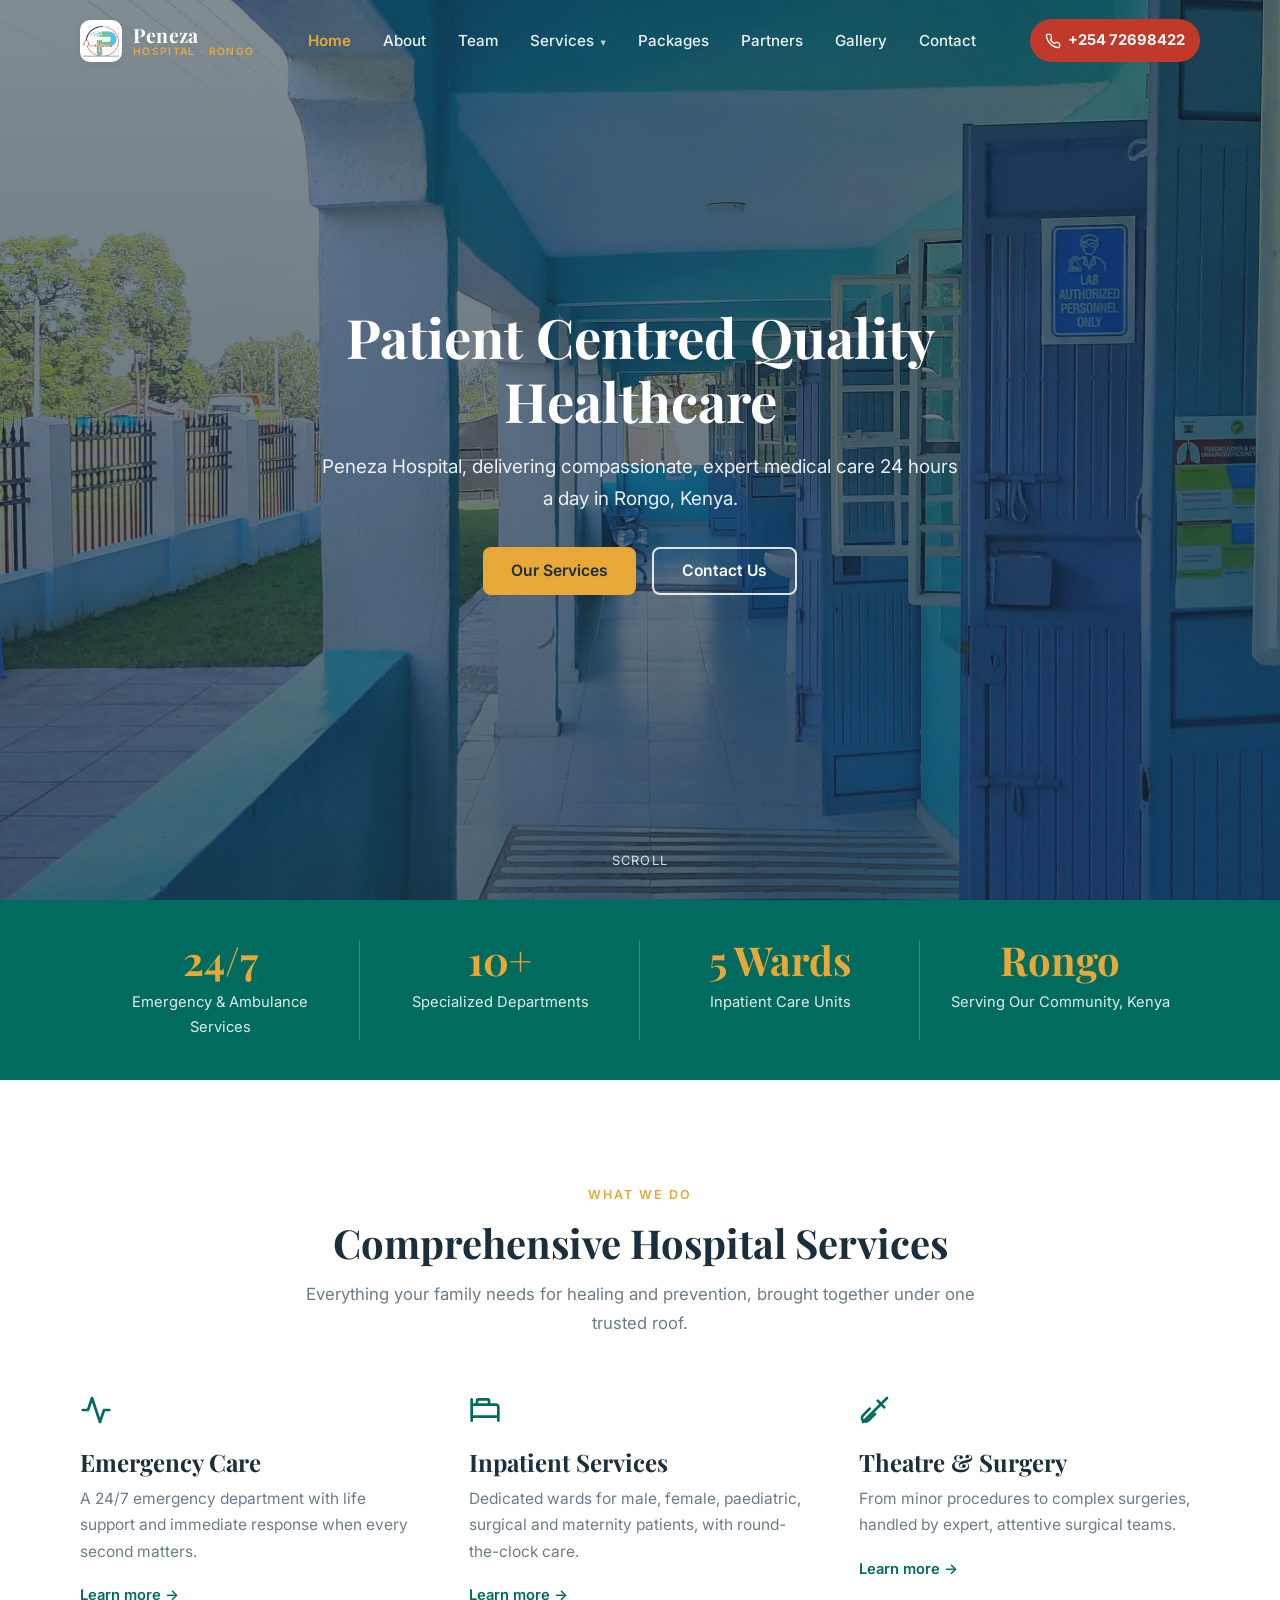
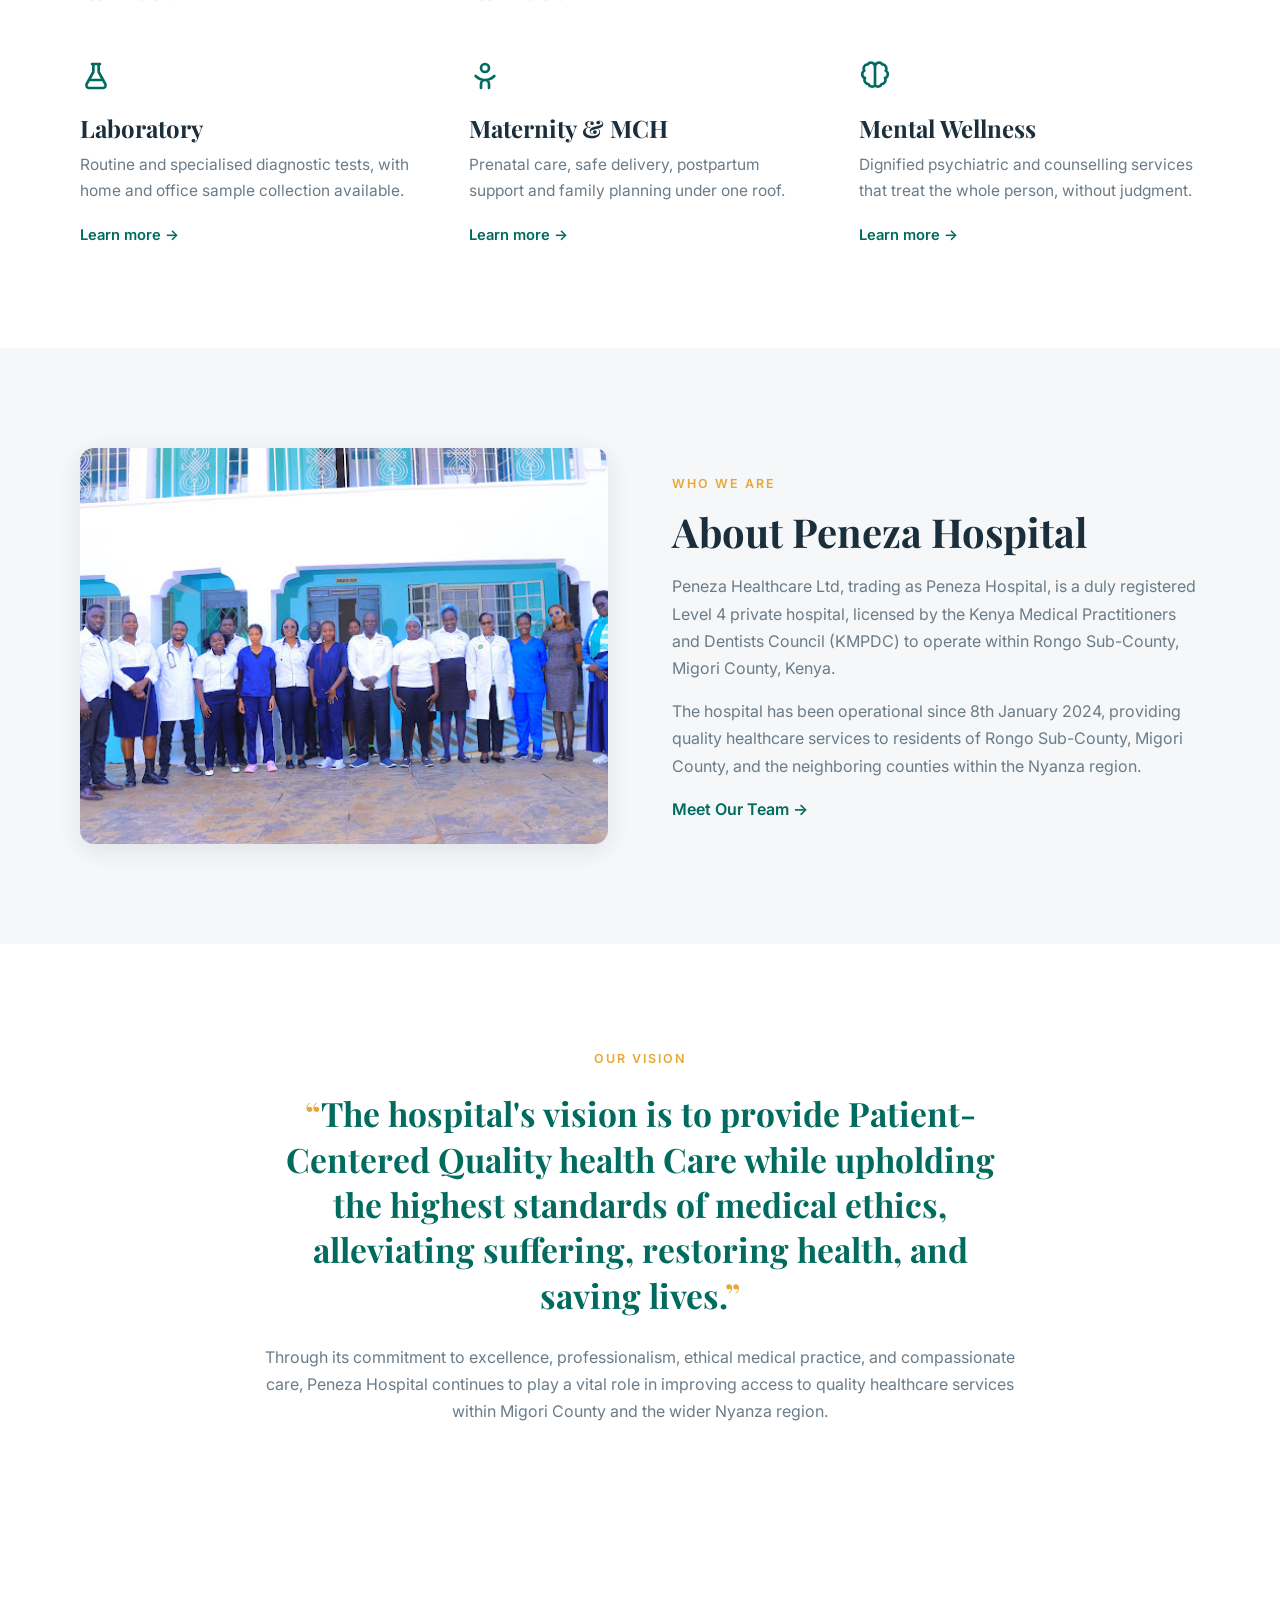
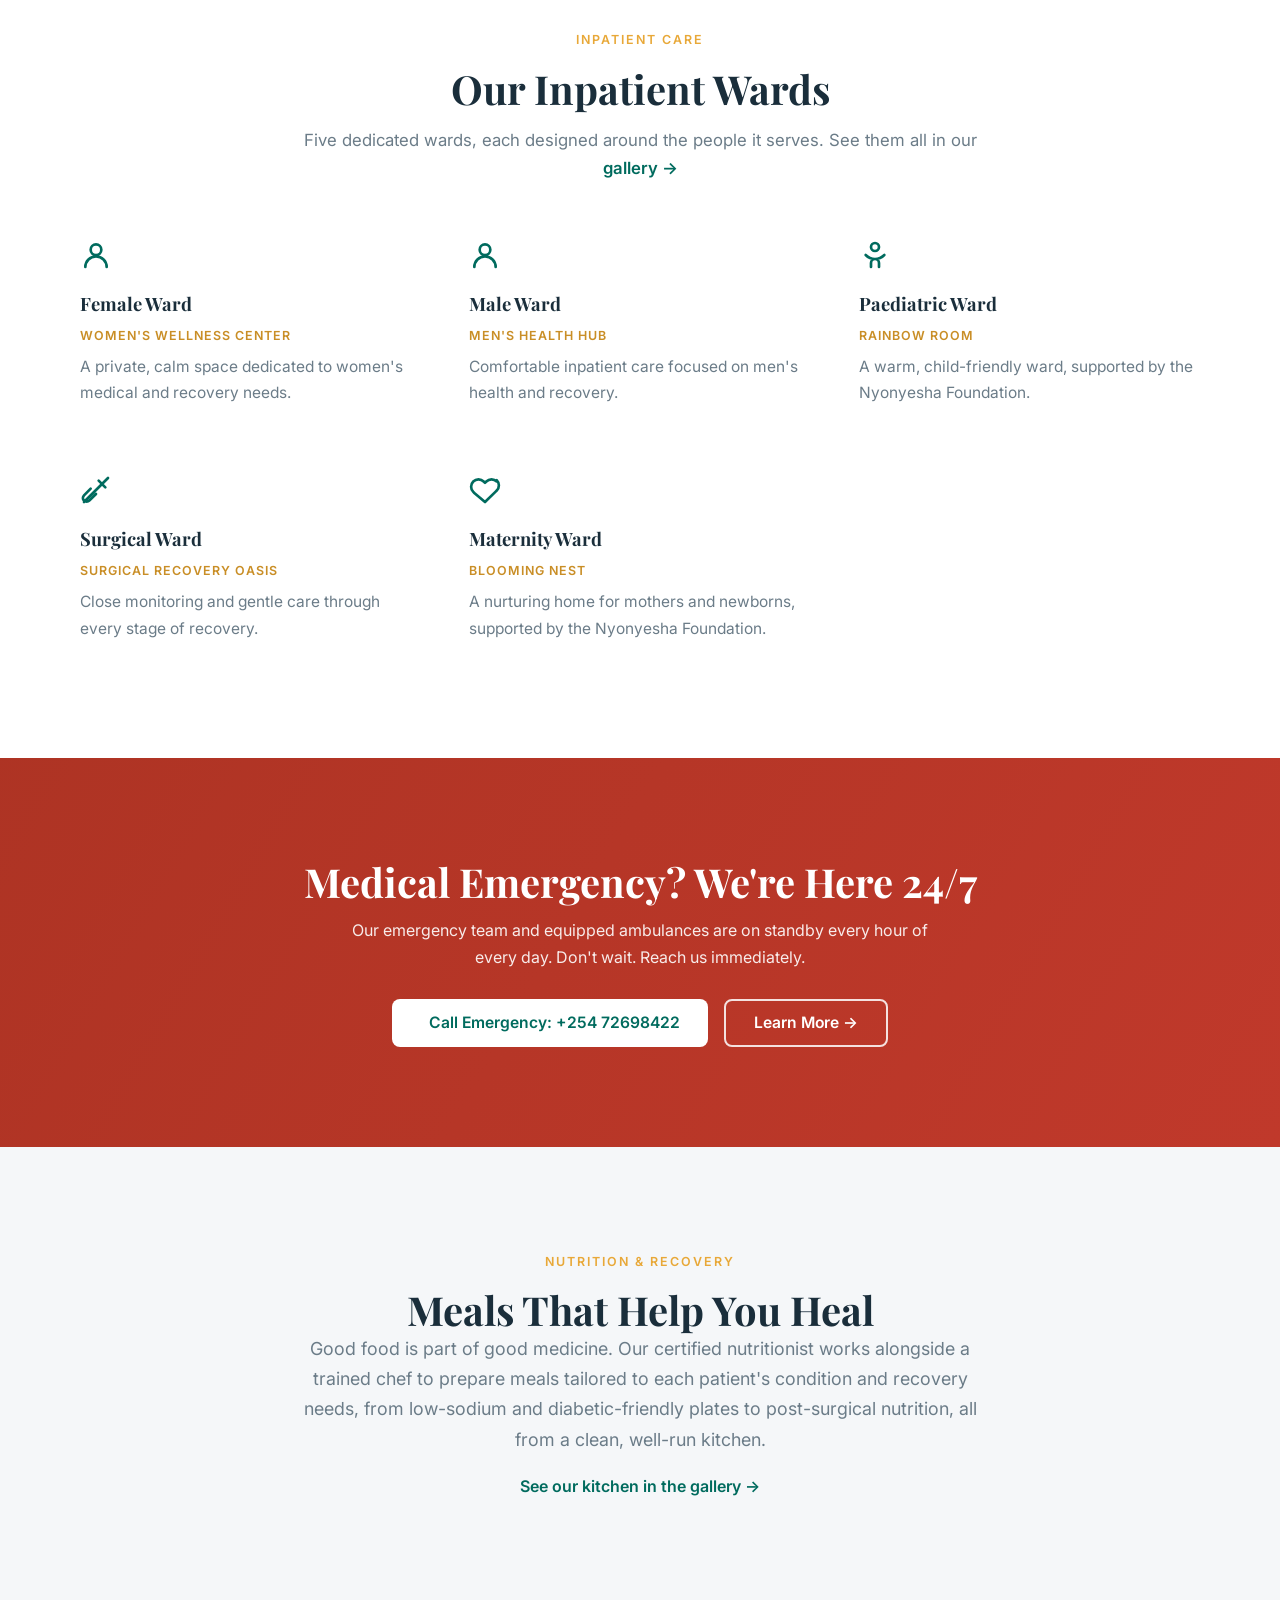
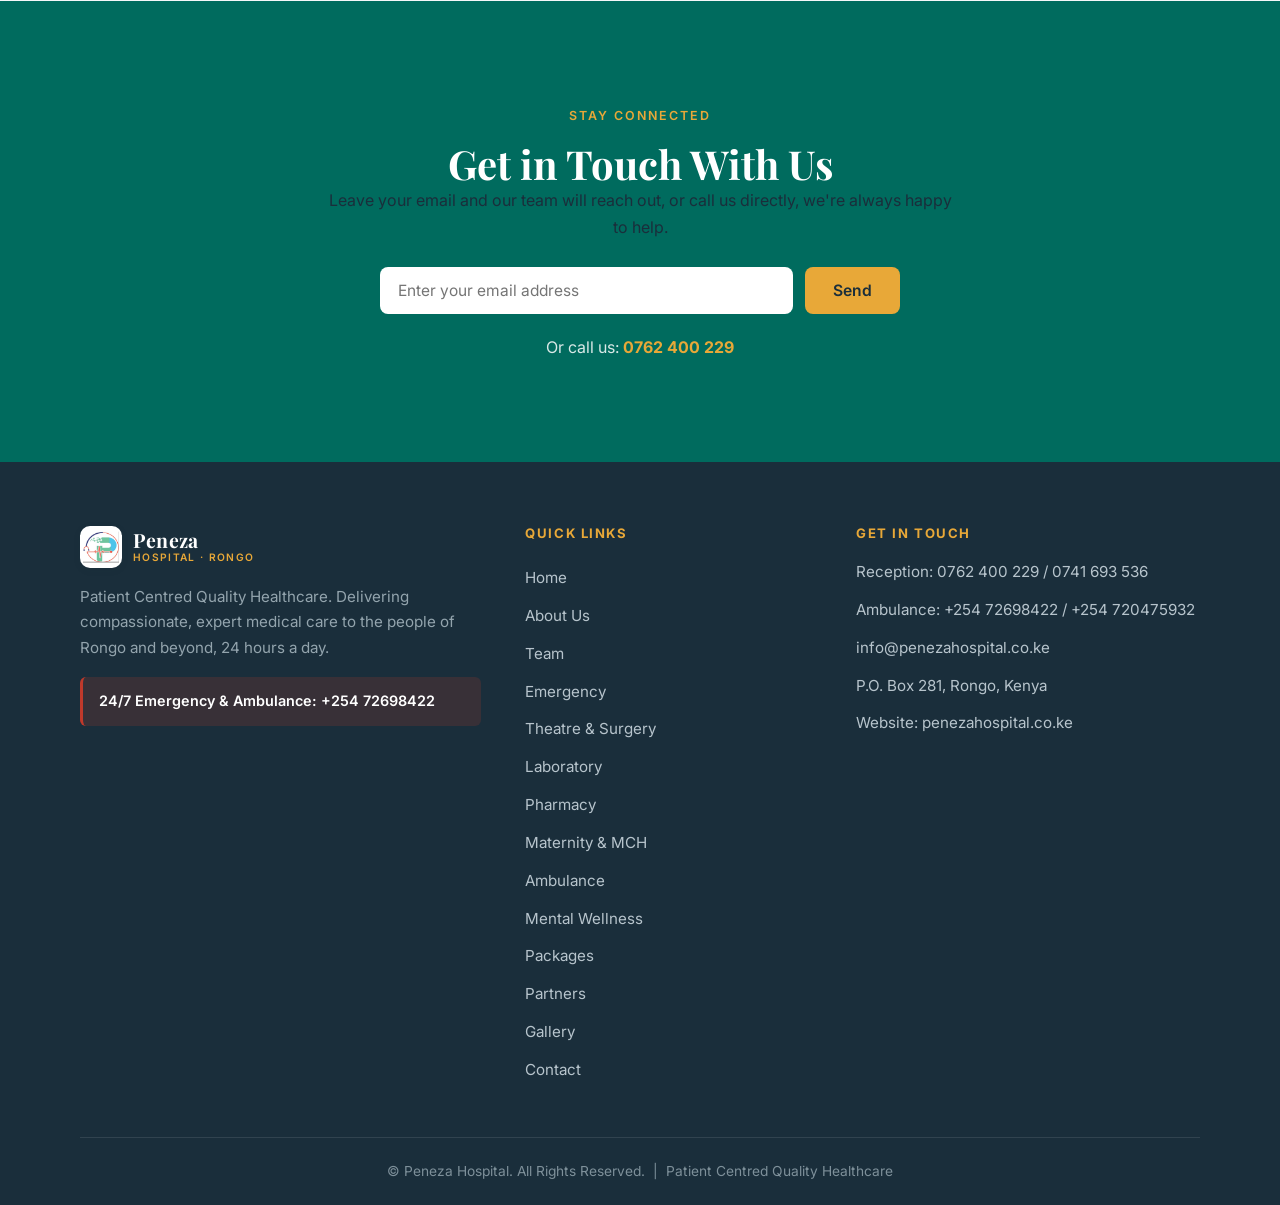
==== commit b0f0ec2d: "Saicharan big black" ====
--- a/index.html
+++ b/index.html
@@ -8,13 +8,14 @@
 <link rel="preconnect" href="https://fonts.googleapis.com">
 <link rel="preconnect" href="https://fonts.gstatic.com" crossorigin>
 <link href="https://fonts.googleapis.com/css2?family=Playfair+Display:wght@500;600;700;800&family=Inter:wght@400;500;600;700&display=swap" rel="stylesheet">
+<link rel="icon" type="image/png" href="images/logo-mark.png">
 <link rel="stylesheet" href="css/styles.css">
 </head>
 <body>
 <nav class="nav" id="nav">
   <div class="container nav__inner">
     <a class="logo" href="index.html" aria-label="Peneza Hospital home">
-      <span class="logo__mark"><svg viewBox="0 0 24 24" fill="none" stroke="#006B5E" stroke-width="2.4" stroke-linecap="round" stroke-linejoin="round"><path d="M3 12h3l2-5 4 10 2-5h7"/></svg></span>
+      <span class="logo__mark"><img src="images/logo-mark.png" alt="Peneza Hospital logo"></span>
       <span class="logo__text">
         <span class="logo__name">Peneza</span>
         <span class="logo__tag">Hospital · Rongo</span>
@@ -22,13 +23,13 @@
     </a>
     <ul class="nav__links">
       <li><a class="navlink active" href="index.html">Home</a></li>
-      <li><a class="navlink" href="about.html">About</a></li>
+      <li><a class="navlink" href="about.html">About</a></li><li><a class="navlink" href="team.html">Team</a></li>
       <li class="has-drop">
         <a class="navlink" href="#" aria-haspopup="true">Services</a>
         <div class="dropdown"><a href="about.html#wards">Inpatient Services</a><a href="emergency.html">Emergency</a><a href="theatre.html">Theatre / Surgery</a><a href="laboratory.html">Laboratory</a><a href="pharmacy.html">Pharmacy</a><a href="maternity.html">Maternity &amp; MCH</a><a href="ambulance.html">Ambulance</a><a href="mental-wellness.html">Mental Wellness</a><a href="contact.html">Outpatient / Special Clinics</a></div>
       </li>
       <li><a class="navlink" href="packages.html">Packages</a></li>
-      <li><a class="navlink" href="gallery.html">Gallery</a></li>
+      <li><a class="navlink" href="partners.html">Partners</a></li><li><a class="navlink" href="gallery.html">Gallery</a></li>
       <li><a class="navlink" href="contact.html">Contact</a></li>
     </ul>
     <div class="nav__actions">
@@ -40,9 +41,11 @@
 <div class="mobile-menu" id="mobileMenu">
   <a href="index.html">Home</a>
   <a href="about.html">About</a>
+  <a href="team.html">Team</a>
   <span class="mm-sub">Services</span>
   <a href="about.html#wards">Inpatient Services</a><a href="emergency.html">Emergency</a><a href="theatre.html">Theatre / Surgery</a><a href="laboratory.html">Laboratory</a><a href="pharmacy.html">Pharmacy</a><a href="maternity.html">Maternity &amp; MCH</a><a href="ambulance.html">Ambulance</a><a href="mental-wellness.html">Mental Wellness</a><a href="contact.html">Outpatient / Special Clinics</a>
   <a href="packages.html">Packages</a>
+  <a href="partners.html">Partners</a>
   <a href="gallery.html">Gallery</a>
   <a href="contact.html">Contact</a>
   <a class="mm-emergency" href="tel:+25472698422">Emergency: +254 72698422</a>
@@ -84,12 +87,17 @@
       <span class="arrow-link">Learn more &rarr;</span></a></div>
 </div></section>
 <section class="section section--light"><div class="container"><div class="split">
-  <div class="split__media tilt"><div class="tilt__glare"></div><img src="images/home/HOME%20USE.jpeg" alt="Peneza Hospital, Rongo" loading="lazy"></div>
-  <div class="reveal"><span class="eyebrow">Welcome to Peneza</span><h2>Your Path to Healing Begins Here</h2>
-  <p>At Peneza Hospital we have created modern, calm healing environments where patients feel cared for from the moment they arrive. Our teams combine clinical expertise with genuine warmth.</p>
-  <p>We invest in patient health education, well-equipped wards staffed around the clock, and a team-based approach that keeps you and your family at the centre of every decision.</p>
-  <a class="arrow-link" href="about.html">Learn More About Us &rarr;</a></div>
+  <div class="split__media tilt"><div class="tilt__glare"></div><img src="images/team/staff-group.jpeg" alt="Peneza Hospital staff outside the hospital" loading="lazy"></div>
+  <div class="reveal"><span class="eyebrow">Who We Are</span><h2>About Peneza Hospital</h2>
+  <p>Peneza Healthcare Ltd, trading as Peneza Hospital, is a duly registered Level 4 private hospital, licensed by the Kenya Medical Practitioners and Dentists Council (KMPDC) to operate within Rongo Sub-County, Migori County, Kenya.</p>
+  <p>The hospital has been operational since 8th January 2024, providing quality healthcare services to residents of Rongo Sub-County, Migori County, and the neighboring counties within the Nyanza region.</p>
+  <a class="arrow-link" href="team.html">Meet Our Team &rarr;</a></div>
 </div></div></section>
+<section class="section"><div class="container" style="max-width:840px;text-align:center">
+  <span class="eyebrow">Our Vision</span>
+  <p class="pullquote" style="margin:8px auto 26px">The hospital's vision is to provide Patient-Centered Quality health Care while upholding the highest standards of medical ethics, alleviating suffering, restoring health, and saving lives.</p>
+  <p class="muted">Through its commitment to excellence, professionalism, ethical medical practice, and compassionate care, Peneza Hospital continues to play a vital role in improving access to quality healthcare services within Migori County and the wider Nyanza region.</p>
+</div></section>
 <section class="section"><div class="container">
   <div class="section-head"><span class="eyebrow">Inpatient Care</span><h2>Our Inpatient Wards</h2>
   <p>Five dedicated wards, each designed around the people it serves. See them all in our <a href="gallery.html" class="arrow-link" style="font-size:inherit">gallery &rarr;</a></p></div>
@@ -138,7 +146,7 @@
     <div class="footer__grid">
       <div>
         <a class="logo" href="index.html">
-          <span class="logo__mark"><svg viewBox="0 0 24 24" fill="none" stroke="#006B5E" stroke-width="2.4" stroke-linecap="round" stroke-linejoin="round"><path d="M3 12h3l2-5 4 10 2-5h7"/></svg></span>
+          <span class="logo__mark"><img src="images/logo-mark.png" alt="Peneza Hospital logo"></span>
           <span class="logo__text"><span class="logo__name">Peneza</span><span class="logo__tag">Hospital · Rongo</span></span>
         </a>
         <p class="footer__tag">Patient Centred Quality Healthcare. Delivering compassionate, expert medical care to the people of Rongo and beyond, 24 hours a day.</p>
@@ -149,6 +157,7 @@
         <div class="footer__links">
           <a href="index.html">Home</a>
           <a href="about.html">About Us</a>
+          <a href="team.html">Team</a>
           <a href="emergency.html">Emergency</a>
           <a href="theatre.html">Theatre &amp; Surgery</a>
           <a href="laboratory.html">Laboratory</a>
@@ -157,6 +166,7 @@
           <a href="ambulance.html">Ambulance</a>
           <a href="mental-wellness.html">Mental Wellness</a>
           <a href="packages.html">Packages</a>
+  <a href="partners.html">Partners</a>
           <a href="gallery.html">Gallery</a>
           <a href="contact.html">Contact</a>
         </div>
--- a/css/styles.css
+++ b/css/styles.css
@@ -652,3 +652,43 @@
 .contact-info__item a:hover { color: var(--teal); }
 @media (max-width: 768px) { .contact-info { grid-template-columns: 1fr; gap: 0; } }
 
+
+/* ============================================================
+   PARTNERS — insurance / health-scheme logo wall
+   ============================================================ */
+.partner-grid { display: flex; flex-wrap: wrap; justify-content: center; gap: 22px; }
+.partner {
+  flex: 0 1 calc(25% - 17px);
+  background: #fff; border-radius: var(--radius);
+  display: flex; align-items: center; justify-content: center;
+  padding: 26px; min-height: 138px; box-shadow: var(--shadow-sm);
+  transition: transform var(--t-fast), box-shadow var(--t-fast);
+}
+.partner:hover { transform: translateY(-3px); box-shadow: var(--shadow-md); }
+.partner img { max-width: 100%; max-height: 96px; object-fit: contain; }
+@media (max-width: 900px) { .partner { flex-basis: calc(33.333% - 15px); } }
+@media (max-width: 600px) { .partner-grid { gap: 14px; } .partner { flex-basis: calc(50% - 7px); min-height: 116px; padding: 20px; } }
+
+/* ============================================================
+   TEAM — doctors & staff photos
+   ============================================================ */
+.team-grid { display: grid; grid-template-columns: repeat(2, 1fr); gap: 26px; }
+.team-photo { margin: 0; border-radius: var(--radius-lg); overflow: hidden; box-shadow: var(--shadow-md); }
+.team-photo img { width: 100%; display: block; }
+.team-grid .team-photo img { height: 100%; object-fit: cover; aspect-ratio: 4 / 3; }
+.team-photo--wide { max-width: 860px; margin: 0 auto; }
+.team-photo--wide img { width: 100%; height: auto; }
+@media (max-width: 768px) { .team-grid { grid-template-columns: 1fr; gap: 18px; } }
+
+/* ============================================================
+   LOGO — real emblem in the badge
+   ============================================================ */
+.logo__mark { padding: 3px; overflow: hidden; }
+.logo__mark img { width: 100%; height: 100%; object-fit: contain; display: block; }
+
+/* ============================================================
+   PHOTO STRIP — authentic photos on service pages
+   ============================================================ */
+.photo-strip { display: grid; grid-template-columns: repeat(auto-fit, minmax(230px, 1fr)); gap: 16px; }
+.photo-strip img { width: 100%; aspect-ratio: 4 / 3; object-fit: cover; border-radius: var(--radius); box-shadow: var(--shadow-sm); display: block; transition: transform var(--t-base); }
+.photo-strip img:hover { transform: scale(1.02); }
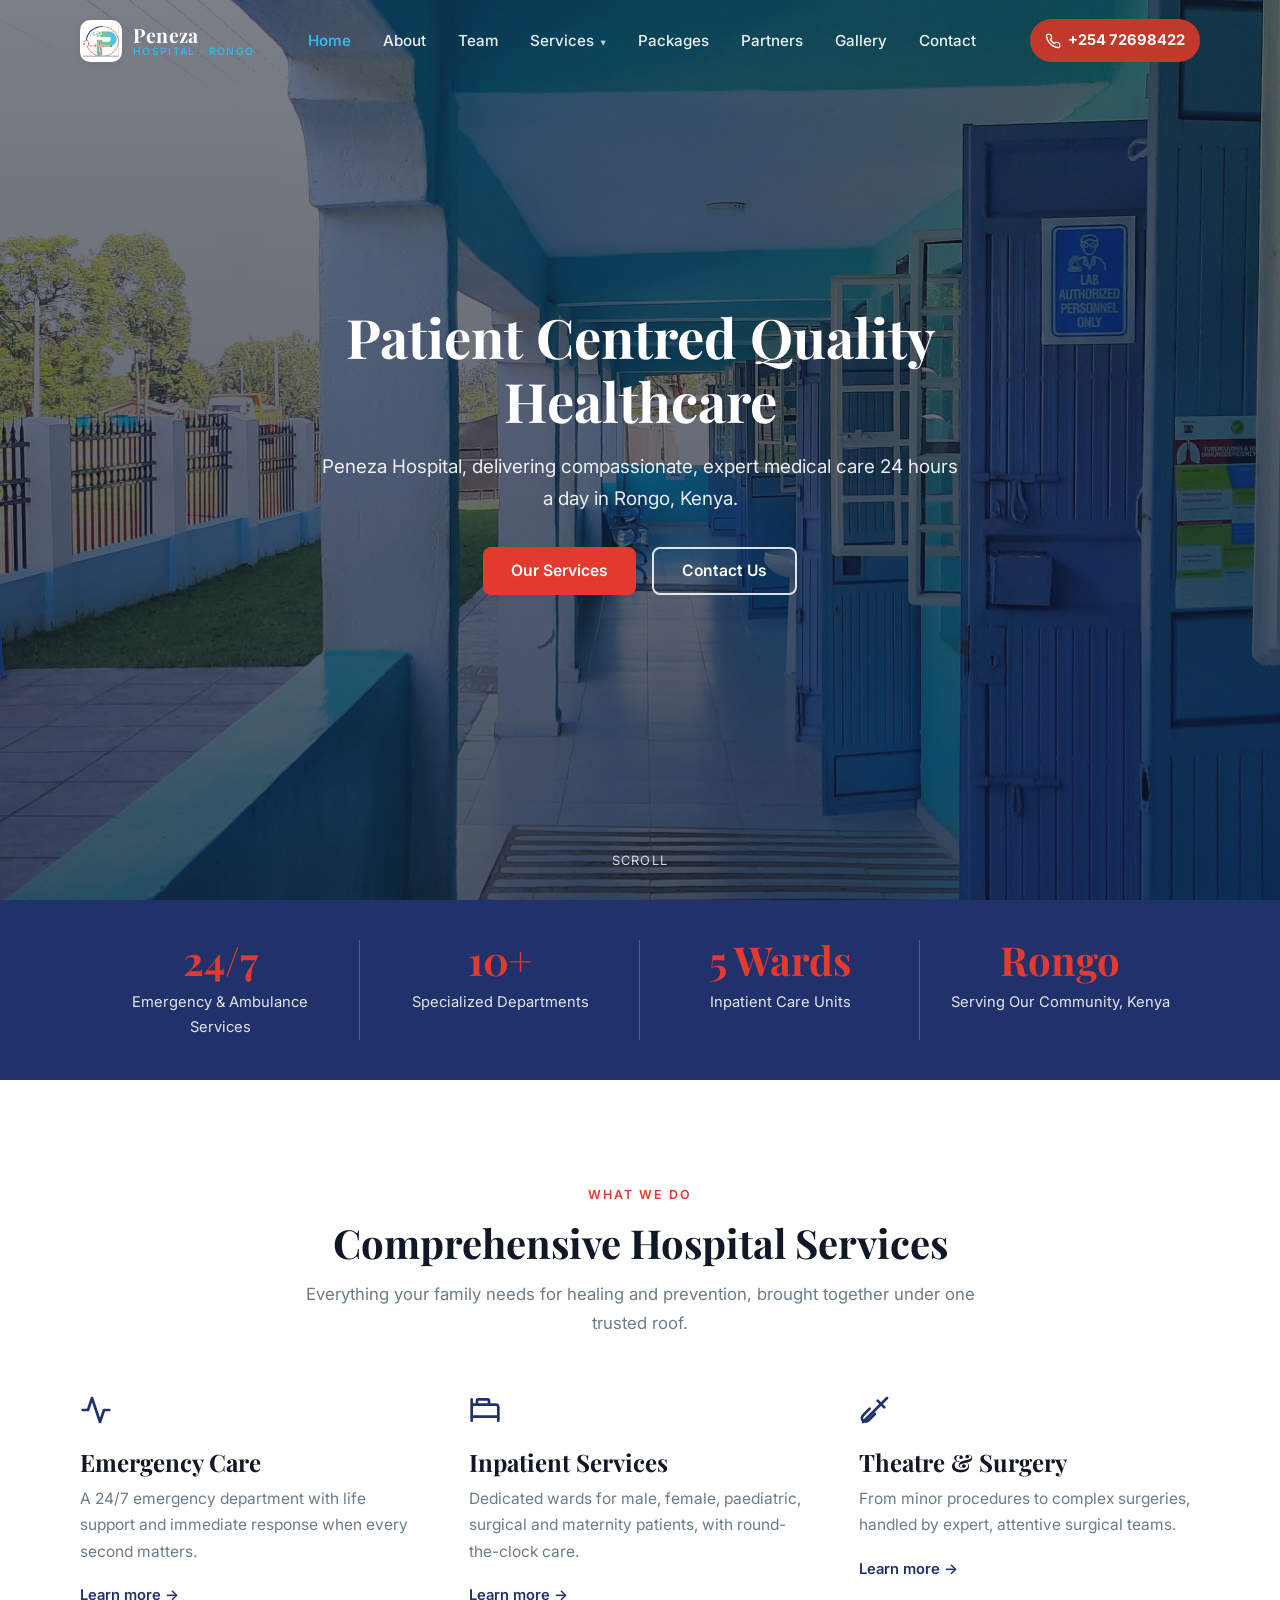
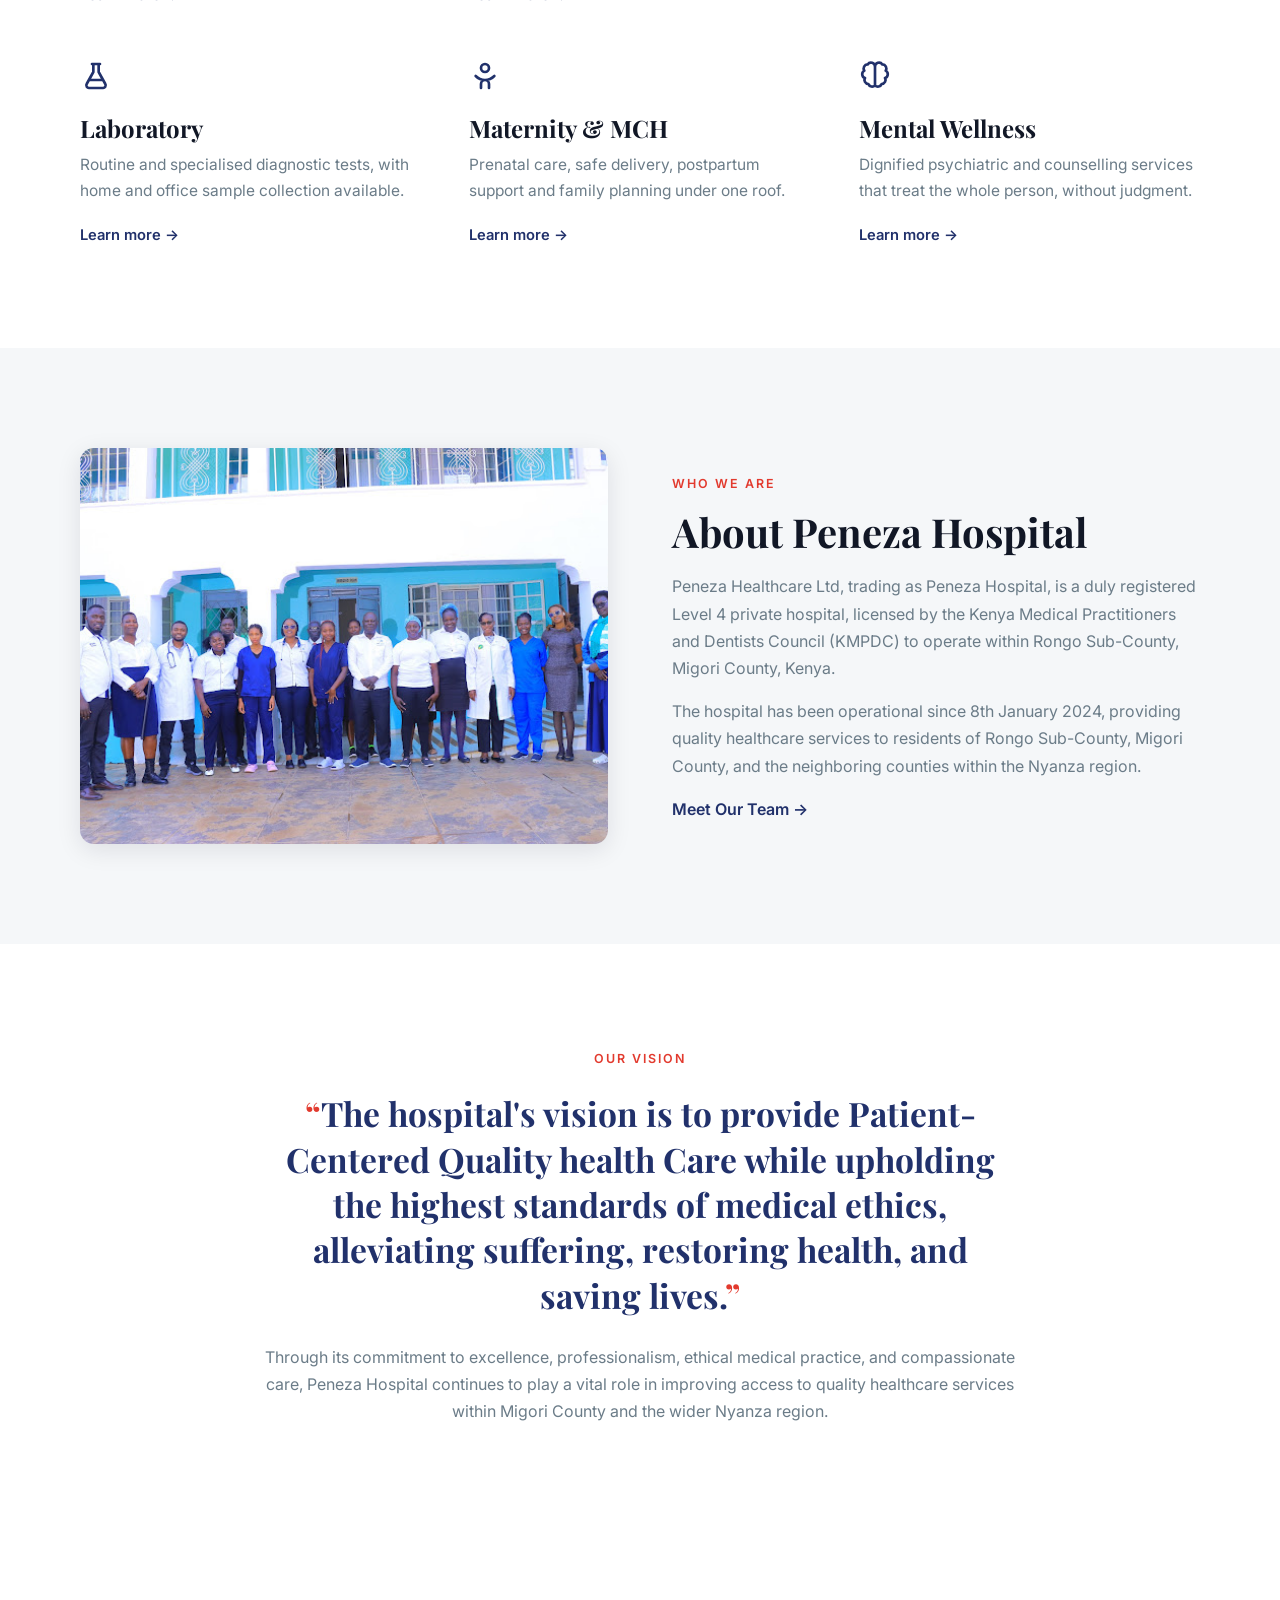
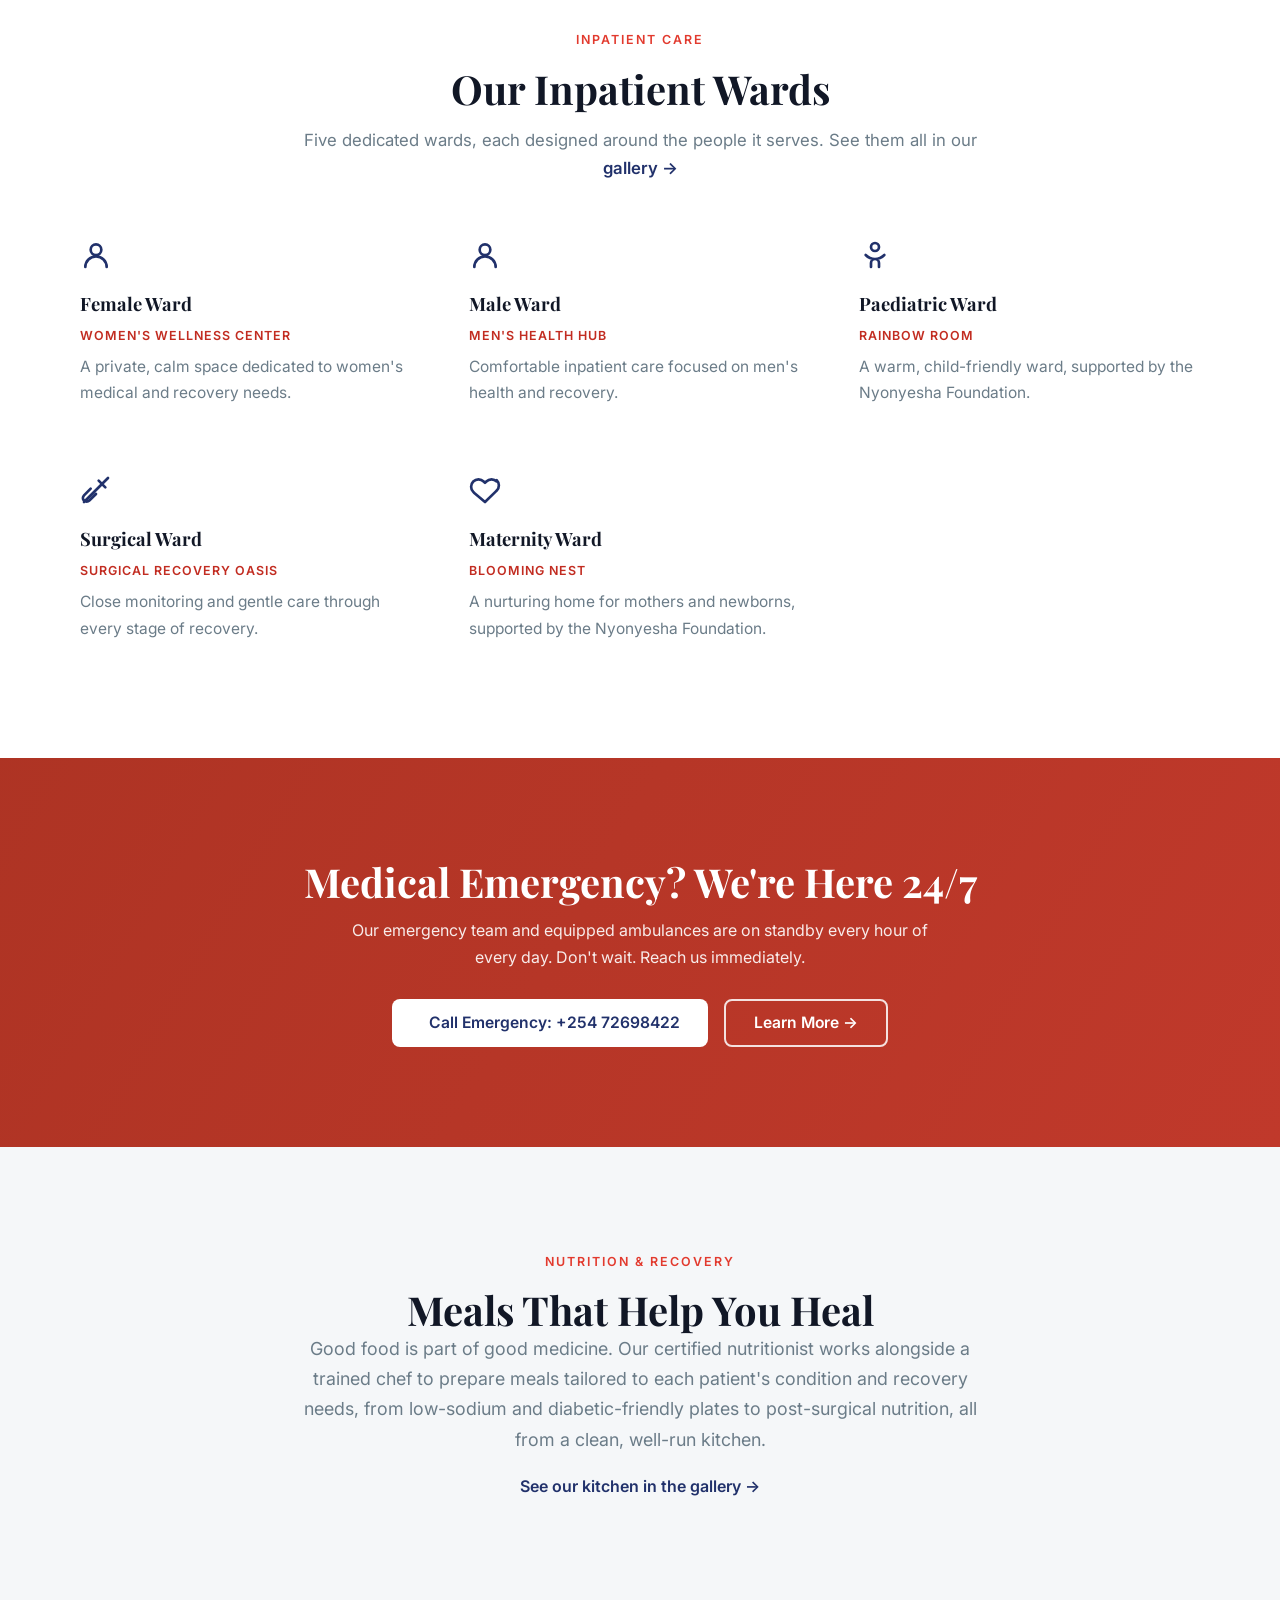
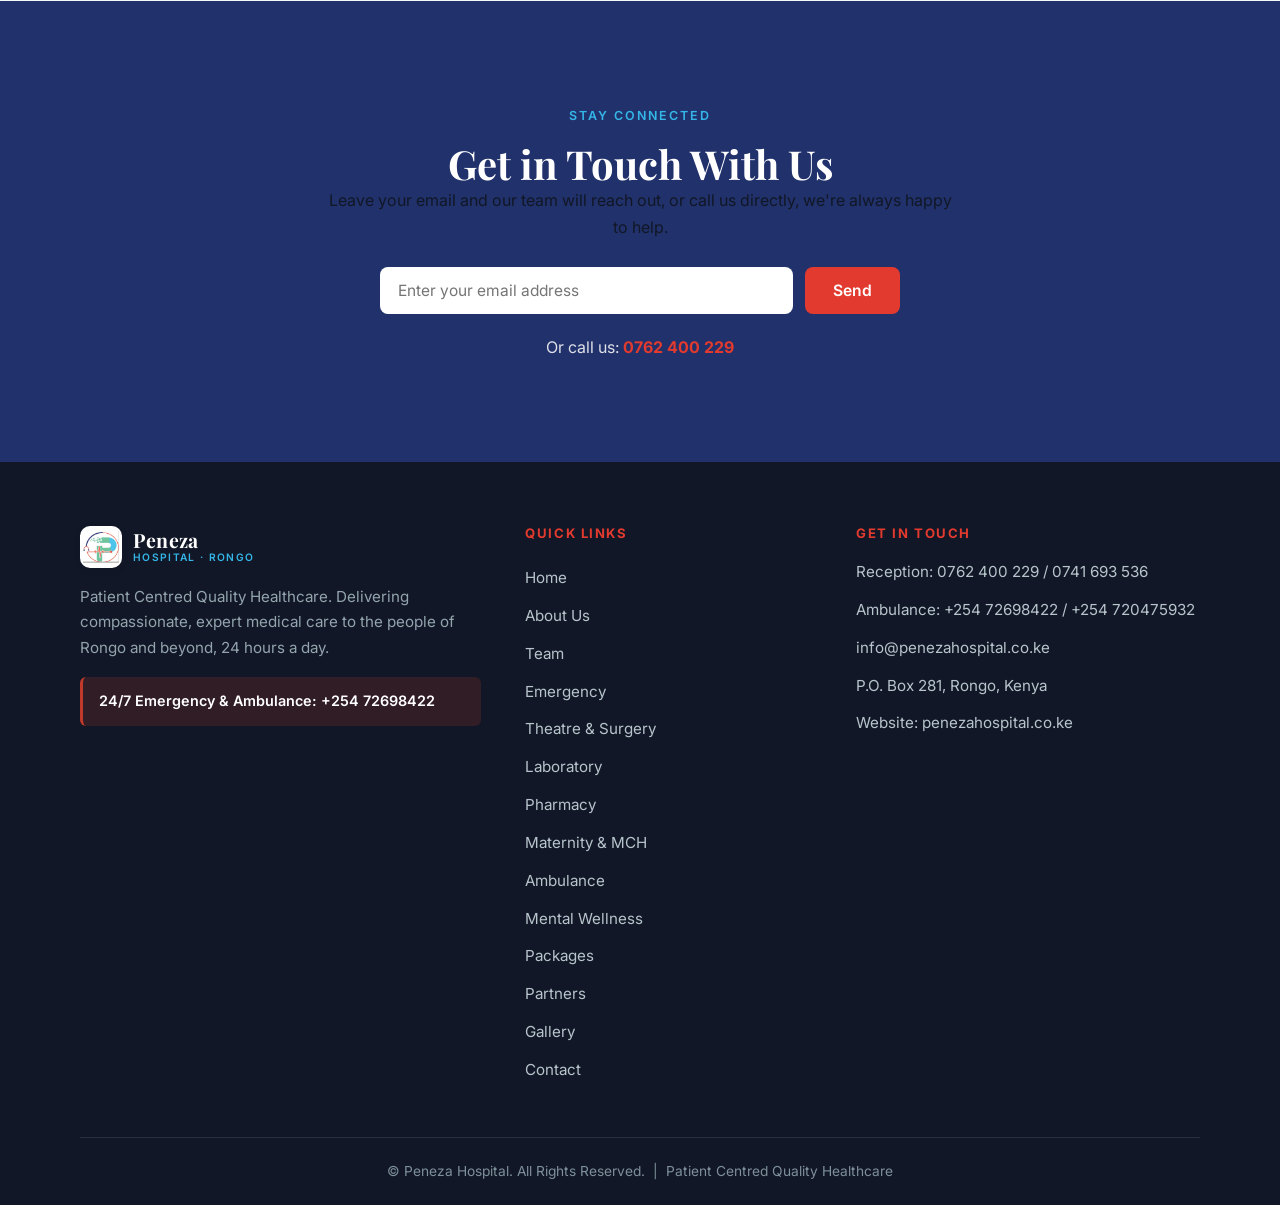
==== commit a43f6f16: "saicharblack coloured no rights" ====
--- a/index.html
+++ b/index.html
@@ -139,7 +139,7 @@
     <button class="btn btn--gold" type="submit">Send</button>
   </form>
   <div class="form-note">Thank you. We've received your details and will be in touch shortly.</div>
-  <p style="margin-top:20px;color:rgba(255,255,255,0.85)">Or call us: <a href="tel:0762400229" style="color:#E8A838;font-weight:700">0762 400 229</a></p>
+  <p style="margin-top:20px;color:rgba(255,255,255,0.85)">Or call us: <a href="tel:0762400229" style="color:#E23A2E;font-weight:700">0762 400 229</a></p>
 </div></section>
 <footer class="footer">
   <div class="container">
--- a/css/styles.css
+++ b/css/styles.css
@@ -5,23 +5,25 @@
 
 /* ---------- Design Tokens ---------- */
 :root {
-  --teal:        #006B5E;
-  --teal-dark:   #02564B;
-  --teal-light:  #E6F0EE;
-  --gold:        #E8A838;
-  --gold-dark:   #C98E26;
-  --dark:        #1A2E3B;
-  --dark-90:     rgba(26, 46, 59, 0.90);
+  --teal:        #21316B;
+  --teal-dark:   #17224E;
+  --teal-light:  #E9F2FB;
+  --gold:        #E23A2E;
+  --gold-dark:   #C22C21;
+  --dark:        #111726;
+  --dark-90:     rgba(17, 23, 38, 0.90);
   --light-bg:    #F5F7F9;
   --white:       #FFFFFF;
   --muted:       #6B7C88;
   --border:      #E2E8ED;
   --red:         #C0392B;
+  --lightblue:   #35B6E8;
+  --lightblue-dark: #1E9AD0;
   --red-dark:    #A2301F;
 
-  --shadow-sm:   0 2px 8px rgba(26, 46, 59, 0.06);
-  --shadow-md:   0 6px 24px rgba(26, 46, 59, 0.10);
-  --shadow-lg:   0 14px 44px rgba(26, 46, 59, 0.16);
+  --shadow-sm:   0 2px 8px rgba(17, 23, 38, 0.06);
+  --shadow-md:   0 6px 24px rgba(17, 23, 38, 0.10);
+  --shadow-lg:   0 14px 44px rgba(17, 23, 38, 0.16);
 
   --radius:      8px;
   --radius-lg:   14px;
@@ -101,7 +103,7 @@
   white-space: nowrap; line-height: 1;
 }
 .btn:focus-visible { outline: 3px solid var(--gold); outline-offset: 3px; }
-.btn--gold  { background: var(--gold); color: var(--dark); }
+.btn--gold  { background: var(--gold); color: var(--white); }
 .btn--gold:hover { background: var(--gold-dark); transform: translateY(-2px); box-shadow: var(--shadow-md); }
 .btn--teal  { background: var(--teal); color: var(--white); }
 .btn--teal:hover { background: var(--teal-dark); transform: translateY(-2px); box-shadow: var(--shadow-md); }
@@ -215,8 +217,8 @@
 .hero--half { min-height: 62vh; }
 .hero__bg { position: absolute; inset: 0; background-size: cover; background-position: center; z-index: 0; }
 .hero__overlay { position: absolute; inset: 0; z-index: 1; }
-.hero__overlay--dark { background: linear-gradient(180deg, rgba(26,46,59,0.55), rgba(26,46,59,0.72)); }
-.hero__overlay--teal { background: linear-gradient(180deg, rgba(0,107,94,0.62), rgba(2,40,35,0.80)); }
+.hero__overlay--dark { background: linear-gradient(180deg, rgba(17,23,38,0.55), rgba(17,23,38,0.72)); }
+.hero__overlay--teal { background: linear-gradient(180deg, rgba(33,49,107,0.62), rgba(10,16,40,0.82)); }
 .hero__overlay--red  { background: linear-gradient(180deg, rgba(120,30,22,0.55), rgba(80,18,12,0.80)); }
 .hero__content { position: relative; z-index: 2; width: 100%; }
 .hero__content .container { max-width: 880px; }
@@ -299,7 +301,7 @@
 .ward-card { position: relative; border-radius: var(--radius); overflow: hidden; box-shadow: var(--shadow-sm); scroll-snap-align: start; transition: transform var(--t-base), box-shadow var(--t-base); }
 .ward-card:hover { transform: scale(1.02); box-shadow: var(--shadow-md); }
 .ward-card img { width: 100%; aspect-ratio: 3/4; object-fit: cover; }
-.ward-card__cap { position: absolute; inset: auto 0 0 0; padding: 40px 18px 18px; background: linear-gradient(180deg, transparent, rgba(26,46,59,0.92)); color: var(--white); }
+.ward-card__cap { position: absolute; inset: auto 0 0 0; padding: 40px 18px 18px; background: linear-gradient(180deg, transparent, rgba(17,23,38,0.92)); color: var(--white); }
 .ward-card__cap .name { font-family: var(--ff-head); font-weight: 700; font-size: 1.1rem; }
 .ward-card__cap .sub { font-size: 0.82rem; color: var(--gold); }
 
@@ -329,7 +331,7 @@
 .feature-banner { position: relative; color: var(--white); border-radius: var(--radius-lg); overflow: hidden; }
 .feature-banner__media { position: absolute; inset: 0; }
 .feature-banner__media img { width: 100%; height: 100%; object-fit: cover; }
-.feature-banner__overlay { position: absolute; inset: 0; background: linear-gradient(90deg, rgba(26,46,59,0.92) 40%, rgba(26,46,59,0.55)); }
+.feature-banner__overlay { position: absolute; inset: 0; background: linear-gradient(90deg, rgba(17,23,38,0.92) 40%, rgba(17,23,38,0.55)); }
 .feature-banner__inner { position: relative; z-index: 2; padding: clamp(40px, 7vw, 80px); max-width: 620px; }
 .feature-banner h2 { color: var(--white); margin-bottom: 14px; }
 .feature-banner p { color: rgba(255,255,255,0.88); }
@@ -376,8 +378,8 @@
 .gallery-item { break-inside: avoid; margin-bottom: 14px; position: relative; border-radius: var(--radius); overflow: hidden; cursor: pointer; box-shadow: var(--shadow-sm); }
 .gallery-item img { width: 100%; transition: transform var(--t-base); }
 .gallery-item:hover img { transform: scale(1.05); }
-.gallery-item__cap { position: absolute; inset: 0; background: rgba(0,107,94,0.0); display: flex; align-items: flex-end; padding: 16px; opacity: 0; transition: opacity var(--t-base), background var(--t-base); }
-.gallery-item:hover .gallery-item__cap { opacity: 1; background: linear-gradient(180deg, transparent, rgba(0,107,94,0.85)); }
+.gallery-item__cap { position: absolute; inset: 0; background: rgba(33,49,107,0.0); display: flex; align-items: flex-end; padding: 16px; opacity: 0; transition: opacity var(--t-base), background var(--t-base); }
+.gallery-item:hover .gallery-item__cap { opacity: 1; background: linear-gradient(180deg, transparent, rgba(33,49,107,0.85)); }
 .gallery-item__cap span { color: var(--white); font-weight: 600; font-size: 0.85rem; letter-spacing: 0.08em; text-transform: uppercase; }
 .gallery-item.hide { display: none; }
 
@@ -525,15 +527,15 @@
 @keyframes eyebrowShine { to { background-position: 220% center; } }
 
 /* --- Aurora hero (photo-less pages: mental wellness, packages, contact) --- */
-.hero--aurora { background: #0C1A20; overflow: hidden; }
+.hero--aurora { background: #0B1022; overflow: hidden; }
 .hero--aurora .hero__aurora {
   position: absolute; inset: -25%; z-index: 0;
   filter: blur(46px) saturate(125%);
   background:
-    radial-gradient(38% 46% at 18% 28%, rgba(0,140,122,0.85), transparent 70%),
-    radial-gradient(42% 52% at 78% 22%, rgba(232,168,56,0.45), transparent 72%),
-    radial-gradient(48% 58% at 62% 78%, rgba(0,107,94,0.95), transparent 72%),
-    radial-gradient(40% 50% at 28% 82%, rgba(13,32,42,0.95), transparent 70%);
+    radial-gradient(38% 46% at 18% 28%, rgba(33,49,107,0.90), transparent 70%),
+    radial-gradient(42% 52% at 78% 22%, rgba(53,182,232,0.50), transparent 72%),
+    radial-gradient(48% 58% at 62% 78%, rgba(33,49,107,0.95), transparent 72%),
+    radial-gradient(40% 50% at 28% 82%, rgba(10,14,28,0.95), transparent 70%);
   background-repeat: no-repeat;
   animation: auroraDrift 22s ease-in-out infinite alternate;
 }
@@ -542,7 +544,7 @@
   50%  { transform: translate3d(3%, 2%,0) scale(1.14) rotate(2deg); }
   100% { transform: translate3d(-2%,3%,0) scale(1.07) rotate(-1deg); }
 }
-.hero__overlay--aurora { background: linear-gradient(180deg, rgba(10,20,26,0.34), rgba(10,20,26,0.62)); }
+.hero__overlay--aurora { background: linear-gradient(180deg, rgba(10,14,28,0.36), rgba(10,14,28,0.64)); }
 .hero--aurora::after { /* fine grain to avoid banding */
   content:""; position:absolute; inset:0; z-index:1; pointer-events:none; opacity:0.5; mix-blend-mode:overlay;
   background-image:url("data:image/svg+xml,%3Csvg xmlns='http://www.w3.org/2000/svg' width='120' height='120'%3E%3Cfilter id='n'%3E%3CfeTurbulence type='fractalNoise' baseFrequency='0.9' numOctaves='2'/%3E%3C/filter%3E%3Crect width='120' height='120' filter='url(%23n)' opacity='0.5'/%3E%3C/svg%3E");
@@ -572,14 +574,14 @@
 .spotlight { position: relative; overflow: hidden; }
 .spotlight::before {
   content: ""; position: absolute; inset: 0; z-index: 0; pointer-events: none; opacity: 0;
-  background: radial-gradient(220px circle at var(--mx,50%) var(--my,50%), rgba(0,107,94,0.10), transparent 60%);
+  background: radial-gradient(220px circle at var(--mx,50%) var(--my,50%), rgba(33,49,107,0.10), transparent 60%);
   transition: opacity .3s ease;
 }
 .spotlight:hover::before { opacity: 1; }
 .spotlight > * { position: relative; z-index: 1; }
 
 /* --- Aurora-tinted banner replacement for photo feature banners --- */
-.aurora-banner { position: relative; overflow: hidden; color: var(--white); border-radius: 0; background: #0C1A20; }
+.aurora-banner { position: relative; overflow: hidden; color: var(--white); border-radius: 0; background: #0B1022; }
 .aurora-banner .hero__aurora { filter: blur(54px) saturate(120%); }
 .aurora-banner__inner { position: relative; z-index: 2; max-width: 640px; padding: clamp(40px,7vw,80px); }
 .aurora-banner h2 { color: var(--white); margin-bottom: 14px; }
@@ -692,3 +694,15 @@
 .photo-strip { display: grid; grid-template-columns: repeat(auto-fit, minmax(230px, 1fr)); gap: 16px; }
 .photo-strip img { width: 100%; aspect-ratio: 4 / 3; object-fit: cover; border-radius: var(--radius); box-shadow: var(--shadow-sm); display: block; transition: transform var(--t-base); }
 .photo-strip img:hover { transform: scale(1.02); }
+
+
+/* ============================================================
+   LOGO COLOUR ACCENTS — red on light, light blue on dark
+   ============================================================ */
+.section--teal .eyebrow, .section--dark .eyebrow, .aurora-banner .eyebrow {
+  -webkit-text-fill-color: var(--lightblue); color: var(--lightblue);
+}
+.logo__tag { color: var(--lightblue); }
+.nav__links a.navlink:hover, .nav__links a.navlink.active { color: var(--lightblue); }
+.section--teal .arrow-link, .section--dark .arrow-link, .aurora-banner .arrow-link { color: var(--lightblue); }
+.btn--white { color: var(--teal); }
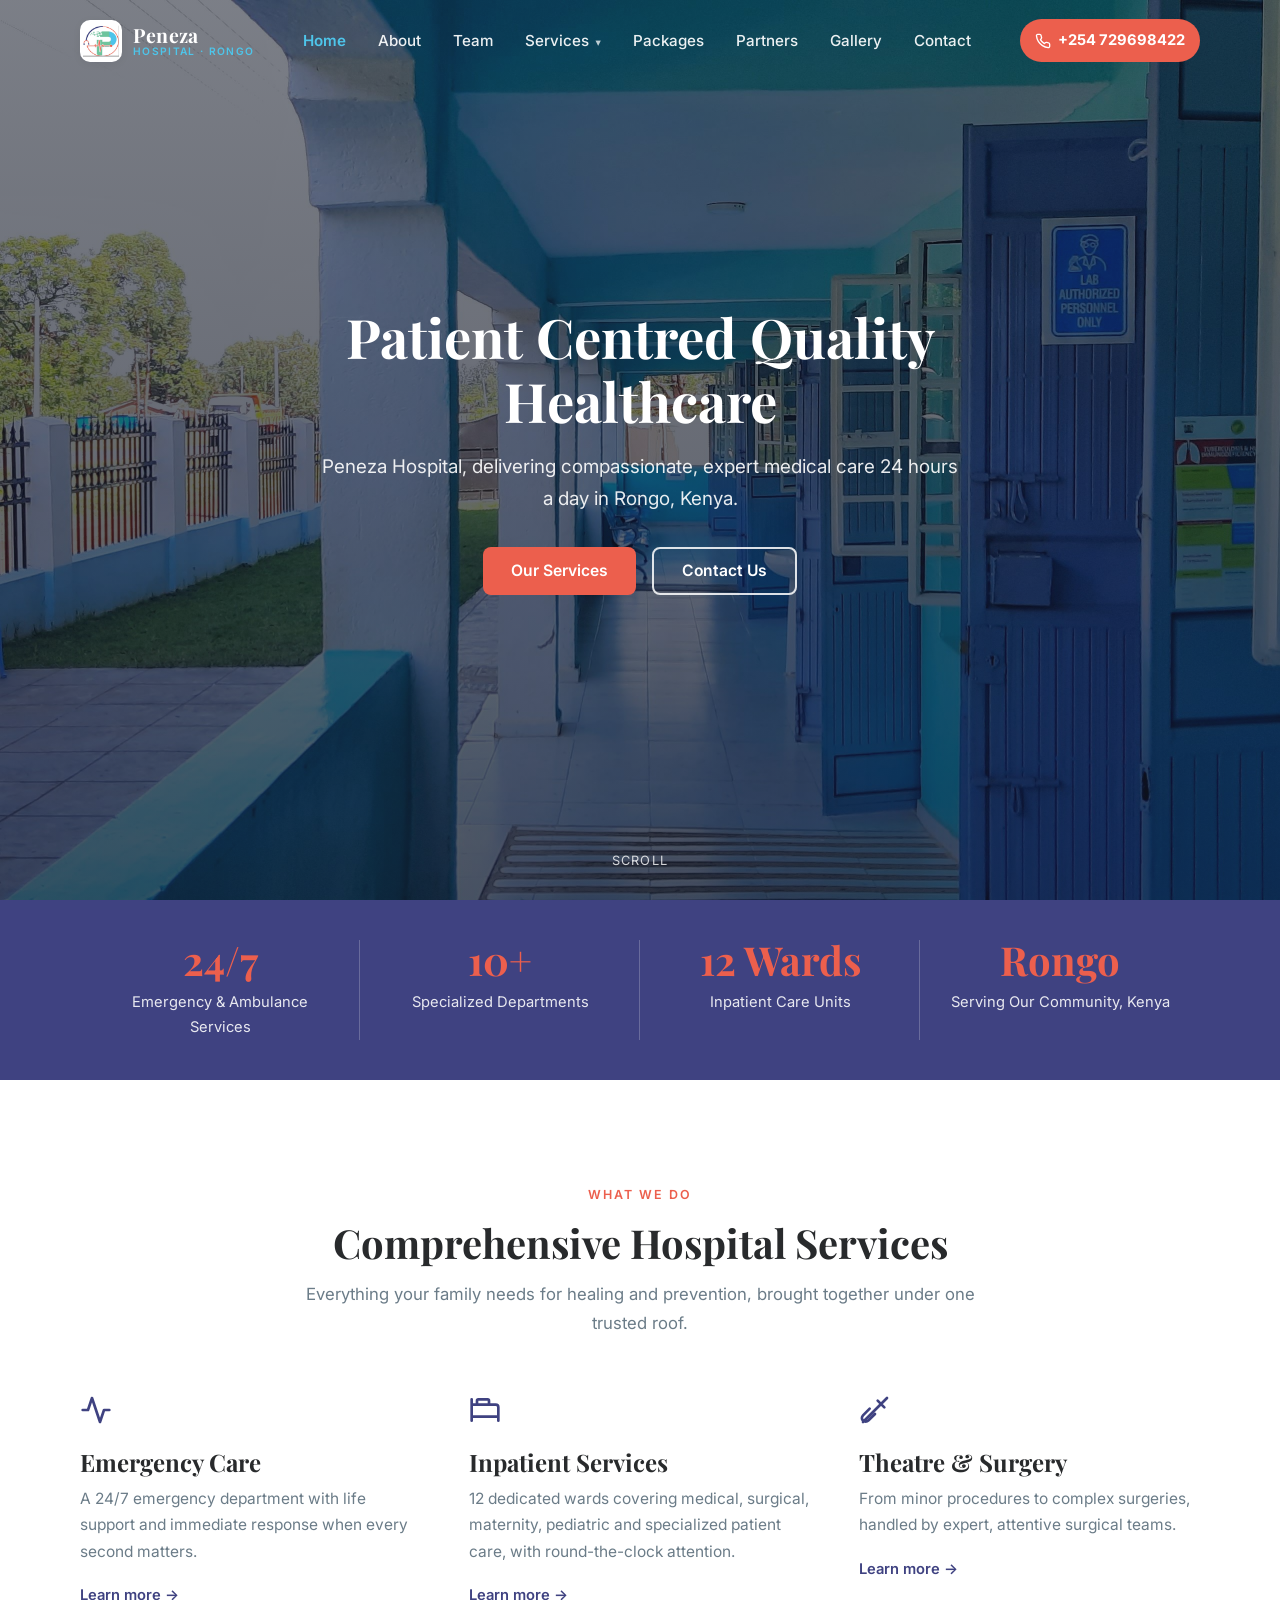
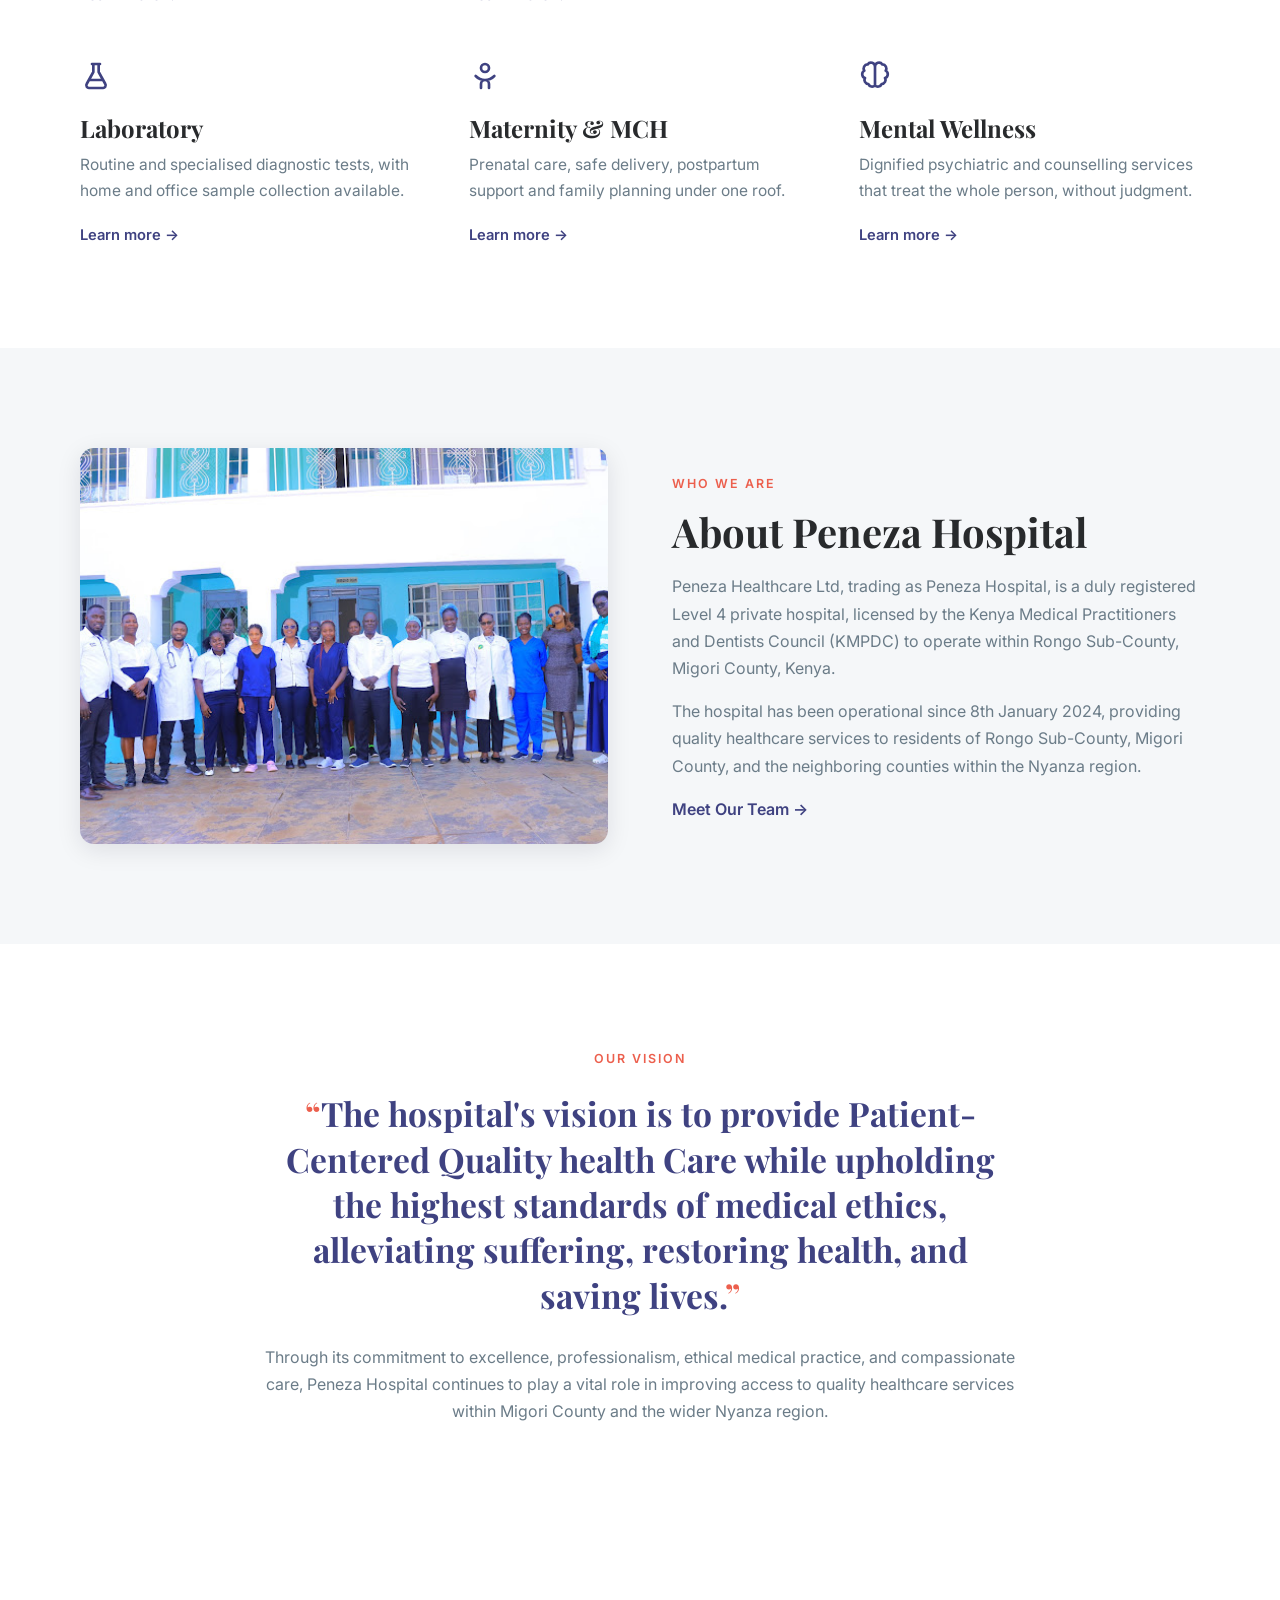
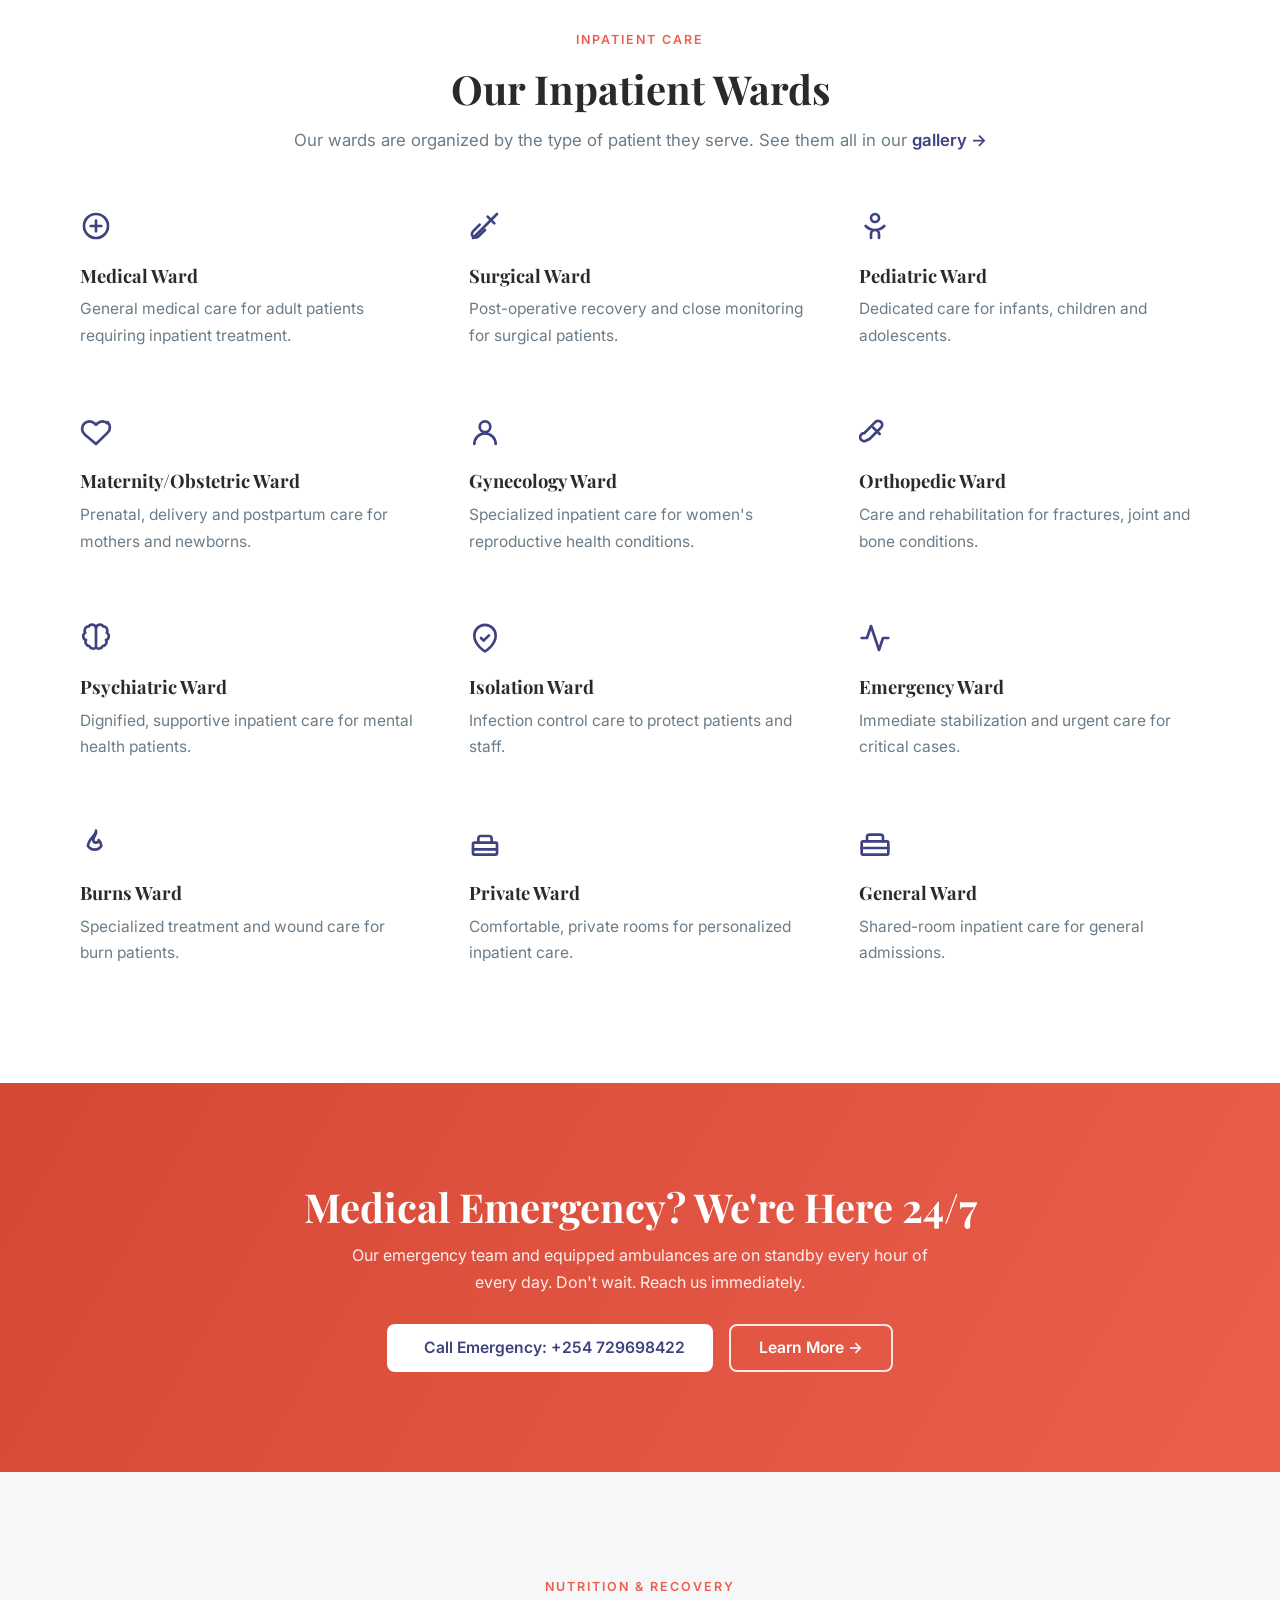
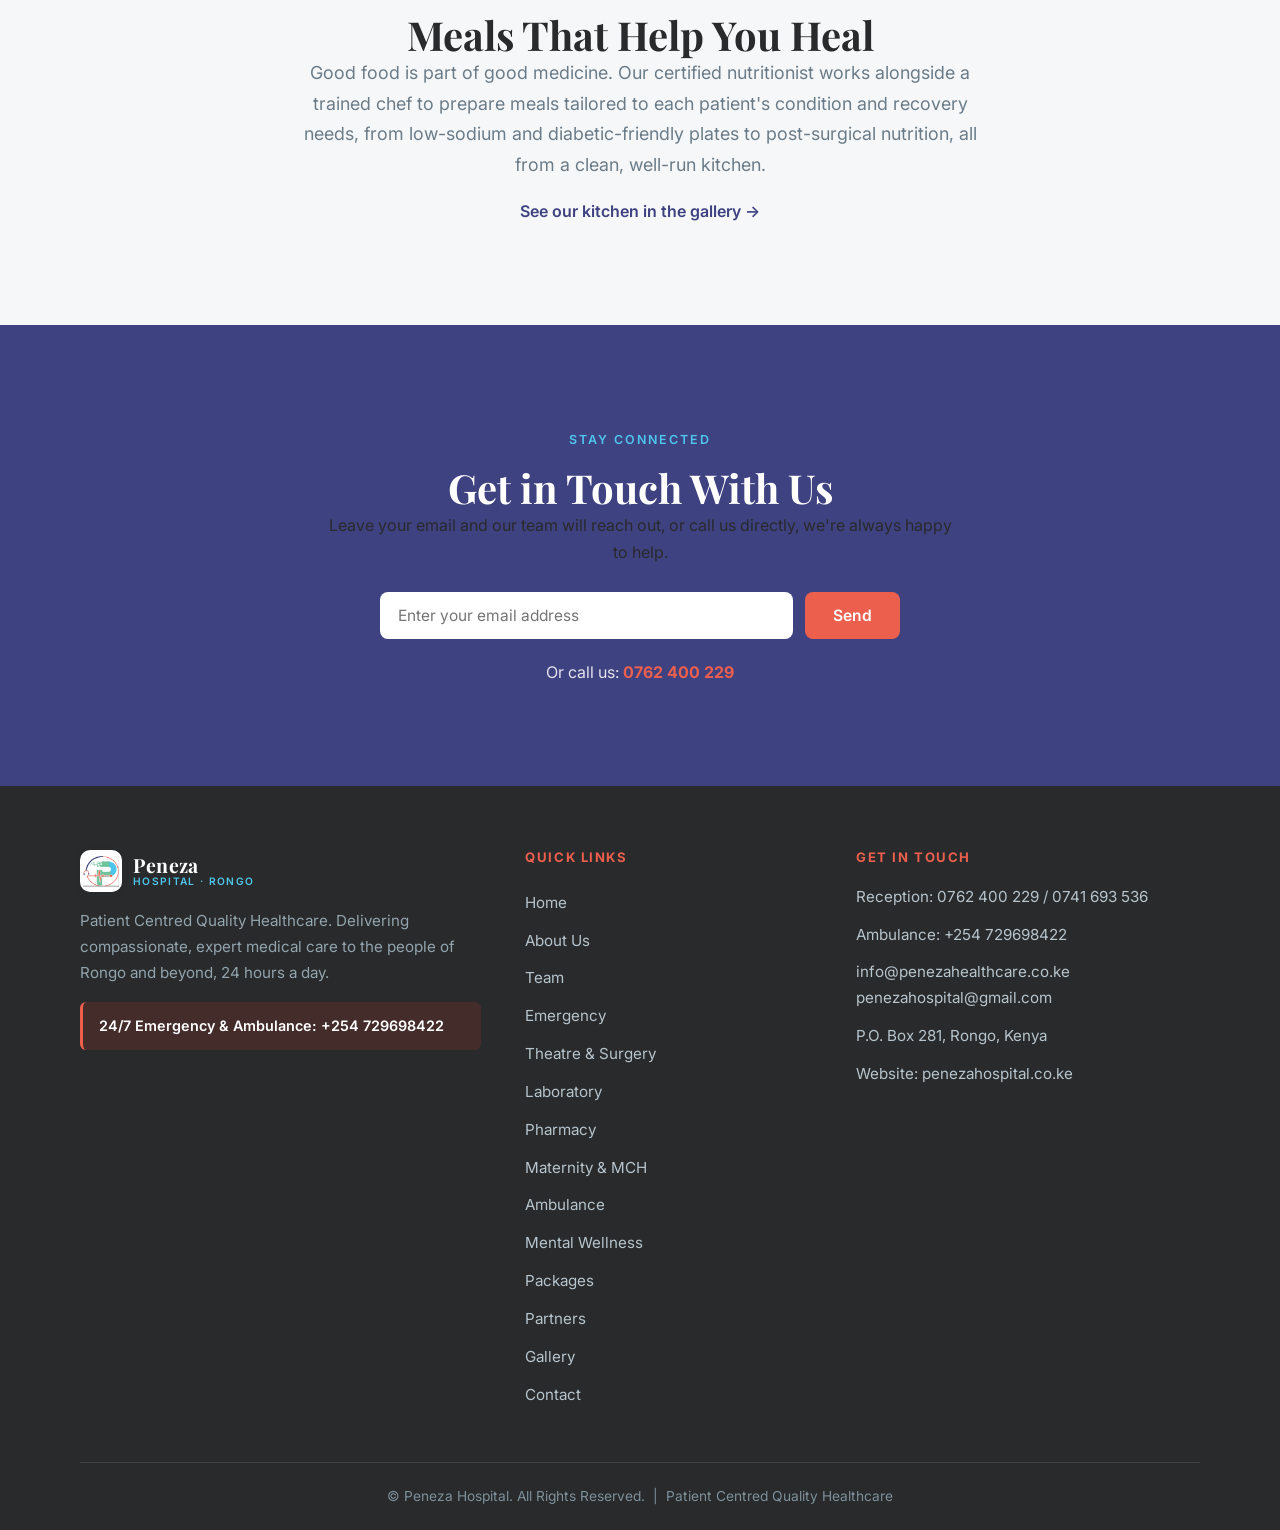
==== commit fc9b7605: "final?" ====
--- a/index.html
+++ b/index.html
@@ -33,7 +33,7 @@
       <li><a class="navlink" href="contact.html">Contact</a></li>
     </ul>
     <div class="nav__actions">
-      <a class="nav__emergency" href="tel:+25472698422"><svg viewBox="0 0 24 24" fill="none" stroke="currentColor" stroke-width="2" stroke-linecap="round" stroke-linejoin="round"><path d="M22 16.9v3a2 2 0 0 1-2.2 2 19.8 19.8 0 0 1-8.6-3 19.5 19.5 0 0 1-6-6 19.8 19.8 0 0 1-3-8.6A2 2 0 0 1 4.1 2h3a2 2 0 0 1 2 1.7c.1 1 .4 1.9.7 2.8a2 2 0 0 1-.5 2.1L8.1 9.9a16 16 0 0 0 6 6l1.3-1.3a2 2 0 0 1 2.1-.5c.9.3 1.8.6 2.8.7a2 2 0 0 1 1.7 2z"/></svg><span>+254 72698422</span></a>
+      <a class="nav__emergency" href="tel:+254729698422"><svg viewBox="0 0 24 24" fill="none" stroke="currentColor" stroke-width="2" stroke-linecap="round" stroke-linejoin="round"><path d="M22 16.9v3a2 2 0 0 1-2.2 2 19.8 19.8 0 0 1-8.6-3 19.5 19.5 0 0 1-6-6 19.8 19.8 0 0 1-3-8.6A2 2 0 0 1 4.1 2h3a2 2 0 0 1 2 1.7c.1 1 .4 1.9.7 2.8a2 2 0 0 1-.5 2.1L8.1 9.9a16 16 0 0 0 6 6l1.3-1.3a2 2 0 0 1 2.1-.5c.9.3 1.8.6 2.8.7a2 2 0 0 1 1.7 2z"/></svg><span>+254 729698422</span></a>
       <button class="hamburger" aria-label="Open menu" aria-expanded="false"><span></span><span></span><span></span></button>
     </div>
   </div>
@@ -48,7 +48,7 @@
   <a href="partners.html">Partners</a>
   <a href="gallery.html">Gallery</a>
   <a href="contact.html">Contact</a>
-  <a class="mm-emergency" href="tel:+25472698422">Emergency: +254 72698422</a>
+  <a class="mm-emergency" href="tel:+254729698422">Emergency: +254 729698422</a>
 </div><header class="hero">
   <div class="hero__bg" style="background-image:url('images/home/HOME%20PAGE%201.jpeg')"></div>
   <div class="hero__overlay hero__overlay--dark"></div>
@@ -60,7 +60,7 @@
 <section class="stats"><div class="container"><div class="stats__grid">
   <div class="stats__item"><div class="stats__num">24/7</div><div class="stats__label">Emergency &amp; Ambulance Services</div></div>
   <div class="stats__item"><div class="stats__num" data-count="10" data-suffix="+">10+</div><div class="stats__label">Specialized Departments</div></div>
-  <div class="stats__item"><div class="stats__num">5 Wards</div><div class="stats__label">Inpatient Care Units</div></div>
+  <div class="stats__item"><div class="stats__num">12 Wards</div><div class="stats__label">Inpatient Care Units</div></div>
   <div class="stats__item"><div class="stats__num">Rongo</div><div class="stats__label">Serving Our Community, Kenya</div></div>
 </div></div></section>
 <section class="section" id="services"><div class="container">
@@ -71,7 +71,7 @@
       <h3>Emergency Care</h3><p>A 24/7 emergency department with life support and immediate response when every second matters.</p>
       <span class="arrow-link">Learn more &rarr;</span></a><a class="card spotlight reveal" href="about.html#wards">
       <span class="card__icon"><svg viewBox="0 0 24 24" fill="none" stroke="currentColor" stroke-width="2" stroke-linecap="round" stroke-linejoin="round"><path d="M2 4v16M2 8h18a2 2 0 0 1 2 2v10M2 17h20M6 8V5a1 1 0 0 1 1-1h7a1 1 0 0 1 1 1v3"/></svg></span>
-      <h3>Inpatient Services</h3><p>Dedicated wards for male, female, paediatric, surgical and maternity patients, with round-the-clock care.</p>
+      <h3>Inpatient Services</h3><p>12 dedicated wards covering medical, surgical, maternity, pediatric and specialized patient care, with round-the-clock attention.</p>
       <span class="arrow-link">Learn more &rarr;</span></a><a class="card spotlight reveal" href="theatre.html">
       <span class="card__icon"><svg viewBox="0 0 24 24" fill="none" stroke="currentColor" stroke-width="2" stroke-linecap="round" stroke-linejoin="round"><path d="M3 21 21 3M14 5l5 5M8 11l-5 5a2.8 2.8 0 0 0 4 4l5-5"/></svg></span>
       <h3>Theatre &amp; Surgery</h3><p>From minor procedures to complex surgeries, handled by expert, attentive surgical teams.</p>
@@ -100,29 +100,14 @@
 </div></section>
 <section class="section"><div class="container">
   <div class="section-head"><span class="eyebrow">Inpatient Care</span><h2>Our Inpatient Wards</h2>
-  <p>Five dedicated wards, each designed around the people it serves. See them all in our <a href="gallery.html" class="arrow-link" style="font-size:inherit">gallery &rarr;</a></p></div>
-  <div class="grid grid--3"><div class="card spotlight reveal"><span class="card__icon"><svg viewBox="0 0 24 24" fill="none" stroke="currentColor" stroke-width="2" stroke-linecap="round" stroke-linejoin="round"><circle cx="12" cy="8" r="4"/><path d="M4 21a8 8 0 0 1 16 0"/></svg></span>
-      <h3 style="font-size:1.15rem">Female Ward</h3>
-      <span class="role">Women's Wellness Center</span>
-      <p>A private, calm space dedicated to women's medical and recovery needs.</p></div><div class="card spotlight reveal"><span class="card__icon"><svg viewBox="0 0 24 24" fill="none" stroke="currentColor" stroke-width="2" stroke-linecap="round" stroke-linejoin="round"><circle cx="12" cy="8" r="4"/><path d="M4 21a8 8 0 0 1 16 0"/></svg></span>
-      <h3 style="font-size:1.15rem">Male Ward</h3>
-      <span class="role">Men's Health Hub</span>
-      <p>Comfortable inpatient care focused on men's health and recovery.</p></div><div class="card spotlight reveal"><span class="card__icon"><svg viewBox="0 0 24 24" fill="none" stroke="currentColor" stroke-width="2" stroke-linecap="round" stroke-linejoin="round"><circle cx="12" cy="6" r="3"/><path d="M9 21v-3a3 3 0 0 1 6 0v3M5 12c2 2 5 3 7 3s5-1 7-3"/></svg></span>
-      <h3 style="font-size:1.15rem">Paediatric Ward</h3>
-      <span class="role">Rainbow Room</span>
-      <p>A warm, child-friendly ward, supported by the Nyonyesha Foundation.</p></div><div class="card spotlight reveal"><span class="card__icon"><svg viewBox="0 0 24 24" fill="none" stroke="currentColor" stroke-width="2" stroke-linecap="round" stroke-linejoin="round"><path d="M3 21 21 3M14 5l5 5M8 11l-5 5a2.8 2.8 0 0 0 4 4l5-5"/></svg></span>
-      <h3 style="font-size:1.15rem">Surgical Ward</h3>
-      <span class="role">Surgical Recovery Oasis</span>
-      <p>Close monitoring and gentle care through every stage of recovery.</p></div><div class="card spotlight reveal"><span class="card__icon"><svg viewBox="0 0 24 24" fill="none" stroke="currentColor" stroke-width="2" stroke-linecap="round" stroke-linejoin="round"><path d="M20.8 5.6a5.5 5.5 0 0 0-7.8 0L12 6.6l-1-1a5.5 5.5 0 0 0-7.8 7.8l1 1L12 21l7.8-7.6 1-1a5.5 5.5 0 0 0 0-7.8z"/></svg></span>
-      <h3 style="font-size:1.15rem">Maternity Ward</h3>
-      <span class="role">Blooming Nest</span>
-      <p>A nurturing home for mothers and newborns, supported by the Nyonyesha Foundation.</p></div></div>
+  <p>Our wards are organized by the type of patient they serve. See them all in our <a href="gallery.html" class="arrow-link" style="font-size:inherit">gallery &rarr;</a></p></div>
+  <div class="grid grid--3"><div class="card spotlight reveal"><span class="card__icon"><svg viewBox="0 0 24 24" fill="none" stroke="currentColor" stroke-width="2" stroke-linecap="round" stroke-linejoin="round"><circle cx="12" cy="12" r="9"/><path d="M12 8v8M8 12h8"/></svg></span>      <h3 style="font-size:1.15rem">Medical Ward</h3>      <p>General medical care for adult patients requiring inpatient treatment.</p></div><div class="card spotlight reveal"><span class="card__icon"><svg viewBox="0 0 24 24" fill="none" stroke="currentColor" stroke-width="2" stroke-linecap="round" stroke-linejoin="round"><path d="M3 21 21 3M14 5l5 5M8 11l-5 5a2.8 2.8 0 0 0 4 4l5-5"/></svg></span>      <h3 style="font-size:1.15rem">Surgical Ward</h3>      <p>Post-operative recovery and close monitoring for surgical patients.</p></div><div class="card spotlight reveal"><span class="card__icon"><svg viewBox="0 0 24 24" fill="none" stroke="currentColor" stroke-width="2" stroke-linecap="round" stroke-linejoin="round"><circle cx="12" cy="6" r="3"/><path d="M9 21v-3a3 3 0 0 1 6 0v3M5 12c2 2 5 3 7 3s5-1 7-3"/></svg></span>      <h3 style="font-size:1.15rem">Pediatric Ward</h3>      <p>Dedicated care for infants, children and adolescents.</p></div><div class="card spotlight reveal"><span class="card__icon"><svg viewBox="0 0 24 24" fill="none" stroke="currentColor" stroke-width="2" stroke-linecap="round" stroke-linejoin="round"><path d="M20.8 5.6a5.5 5.5 0 0 0-7.8 0L12 6.6l-1-1a5.5 5.5 0 0 0-7.8 7.8l1 1L12 21l7.8-7.6 1-1a5.5 5.5 0 0 0 0-7.8z"/></svg></span>      <h3 style="font-size:1.15rem">Maternity/Obstetric Ward</h3>      <p>Prenatal, delivery and postpartum care for mothers and newborns.</p></div><div class="card spotlight reveal"><span class="card__icon"><svg viewBox="0 0 24 24" fill="none" stroke="currentColor" stroke-width="2" stroke-linecap="round" stroke-linejoin="round"><circle cx="12" cy="8" r="4"/><path d="M4 21a8 8 0 0 1 16 0"/></svg></span>      <h3 style="font-size:1.15rem">Gynecology Ward</h3>      <p>Specialized inpatient care for women's reproductive health conditions.</p></div><div class="card spotlight reveal"><span class="card__icon"><svg viewBox="0 0 24 24" fill="none" stroke="currentColor" stroke-width="2" stroke-linecap="round" stroke-linejoin="round"><path d="M6 18a3 3 0 1 1-2.1-5.1L12 4.8a3 3 0 1 1 4.2 4.2L8.1 17.1A3 3 0 0 1 6 18z"/><path d="m10.5 8.5 5 5"/></svg></span>      <h3 style="font-size:1.15rem">Orthopedic Ward</h3>      <p>Care and rehabilitation for fractures, joint and bone conditions.</p></div><div class="card spotlight reveal"><span class="card__icon"><svg viewBox="0 0 24 24" fill="none" stroke="currentColor" stroke-width="2" stroke-linecap="round" stroke-linejoin="round"><path d="M12 5a3 3 0 0 0-5.5-1.7A3 3 0 0 0 4 8a3 3 0 0 0 .5 5.5A3 3 0 0 0 7 18a3 3 0 0 0 5 1m0-14a3 3 0 0 1 5.5-1.7A3 3 0 0 1 20 8a3 3 0 0 1-.5 5.5A3 3 0 0 1 17 18a3 3 0 0 1-5 1M12 5v14"/></svg></span>      <h3 style="font-size:1.15rem">Psychiatric Ward</h3>      <p>Dignified, supportive inpatient care for mental health patients.</p></div><div class="card spotlight reveal"><span class="card__icon"><svg viewBox="0 0 24 24" fill="none" stroke="currentColor" stroke-width="2" stroke-linecap="round" stroke-linejoin="round"><path d="M12 22s8-4.5 8-11.8A8 8 0 0 0 4 10.2C4 17.5 12 22 12 22z"/><path d="m9 12 2 2 4-4"/></svg></span>      <h3 style="font-size:1.15rem">Isolation Ward</h3>      <p>Infection control care to protect patients and staff.</p></div><div class="card spotlight reveal"><span class="card__icon"><svg viewBox="0 0 24 24" fill="none" stroke="currentColor" stroke-width="2" stroke-linecap="round" stroke-linejoin="round"><path d="M22 12h-4l-3 9L9 3l-3 9H2"/></svg></span>      <h3 style="font-size:1.15rem">Emergency Ward</h3>      <p>Immediate stabilization and urgent care for critical cases.</p></div><div class="card spotlight reveal"><span class="card__icon"><svg viewBox="0 0 24 24" fill="none" stroke="currentColor" stroke-width="2" stroke-linecap="round" stroke-linejoin="round"><path d="M12 2c1 3-2 4-2 7a2 2 0 0 0 4 0c1 1 2 2.5 2 4.5A6 6 0 0 1 6 13.5C6 8 12 6 12 2z"/></svg></span>      <h3 style="font-size:1.15rem">Burns Ward</h3>      <p>Specialized treatment and wound care for burn patients.</p></div><div class="card spotlight reveal"><span class="card__icon"><svg viewBox="0 0 24 24" fill="none" stroke="currentColor" stroke-width="2" stroke-linecap="round" stroke-linejoin="round"><rect x="3" y="11" width="18" height="9" rx="1"/><path d="M3 16h18M7 11V8a2 2 0 0 1 2-2h6a2 2 0 0 1 2 2v3"/></svg></span>      <h3 style="font-size:1.15rem">Private Ward</h3>      <p>Comfortable, private rooms for personalized inpatient care.</p></div><div class="card spotlight reveal"><span class="card__icon"><svg viewBox="0 0 24 24" fill="none" stroke="currentColor" stroke-width="2" stroke-linecap="round" stroke-linejoin="round"><rect x="2" y="10" width="20" height="10" rx="1"/><path d="M2 15h20M6 10V7a2 2 0 0 1 2-2h8a2 2 0 0 1 2 2v3"/></svg></span>      <h3 style="font-size:1.15rem">General Ward</h3>      <p>Shared-room inpatient care for general admissions.</p></div></div>
 </div></section>
 <section class="section emergency-banner"><div class="container">
   <h2>Medical Emergency? We're Here 24/7</h2>
   <p>Our emergency team and equipped ambulances are on standby every hour of every day. Don't wait. Reach us immediately.</p>
   <div class="emergency-banner__btns">
-    <a class="btn btn--white" href="tel:+25472698422"><svg viewBox="0 0 24 24" fill="none" stroke="currentColor" stroke-width="2" stroke-linecap="round" stroke-linejoin="round"><path d="M22 16.9v3a2 2 0 0 1-2.2 2 19.8 19.8 0 0 1-8.6-3 19.5 19.5 0 0 1-6-6 19.8 19.8 0 0 1-3-8.6A2 2 0 0 1 4.1 2h3a2 2 0 0 1 2 1.7c.1 1 .4 1.9.7 2.8a2 2 0 0 1-.5 2.1L8.1 9.9a16 16 0 0 0 6 6l1.3-1.3a2 2 0 0 1 2.1-.5c.9.3 1.8.6 2.8.7a2 2 0 0 1 1.7 2z"/></svg> Call Emergency: +254 72698422</a>
+    <a class="btn btn--white" href="tel:+254729698422"><svg viewBox="0 0 24 24" fill="none" stroke="currentColor" stroke-width="2" stroke-linecap="round" stroke-linejoin="round"><path d="M22 16.9v3a2 2 0 0 1-2.2 2 19.8 19.8 0 0 1-8.6-3 19.5 19.5 0 0 1-6-6 19.8 19.8 0 0 1-3-8.6A2 2 0 0 1 4.1 2h3a2 2 0 0 1 2 1.7c.1 1 .4 1.9.7 2.8a2 2 0 0 1-.5 2.1L8.1 9.9a16 16 0 0 0 6 6l1.3-1.3a2 2 0 0 1 2.1-.5c.9.3 1.8.6 2.8.7a2 2 0 0 1 1.7 2z"/></svg> Call Emergency: +254 729698422</a>
     <a class="btn btn--outline" href="emergency.html">Learn More &rarr;</a>
   </div>
 </div></section>
@@ -139,7 +124,7 @@
     <button class="btn btn--gold" type="submit">Send</button>
   </form>
   <div class="form-note">Thank you. We've received your details and will be in touch shortly.</div>
-  <p style="margin-top:20px;color:rgba(255,255,255,0.85)">Or call us: <a href="tel:0762400229" style="color:#E23A2E;font-weight:700">0762 400 229</a></p>
+  <p style="margin-top:20px;color:rgba(255,255,255,0.85)">Or call us: <a href="tel:0762400229" style="color:#EC5F4D;font-weight:700">0762 400 229</a></p>
 </div></section>
 <footer class="footer">
   <div class="container">
@@ -150,7 +135,7 @@
           <span class="logo__text"><span class="logo__name">Peneza</span><span class="logo__tag">Hospital · Rongo</span></span>
         </a>
         <p class="footer__tag">Patient Centred Quality Healthcare. Delivering compassionate, expert medical care to the people of Rongo and beyond, 24 hours a day.</p>
-        <div class="footer__emergency">24/7 Emergency &amp; Ambulance: +254 72698422</div>
+        <div class="footer__emergency">24/7 Emergency &amp; Ambulance: +254 729698422</div>
       </div>
       <div>
         <h4>Quick Links</h4>
@@ -175,8 +160,8 @@
         <h4>Get In Touch</h4>
         <div class="footer__contact">
           <p>Reception: <a href="tel:0762400229">0762 400 229</a> / <a href="tel:0741693536">0741 693 536</a></p>
-          <p>Ambulance: <a href="tel:+25472698422">+254 72698422</a> / <a href="tel:+254720475932">+254 720475932</a></p>
-          <p><a href="mailto:info@penezahospital.co.ke">info@penezahospital.co.ke</a></p>
+          <p>Ambulance: <a href="tel:+254729698422">+254 729698422</a></p>
+          <p><a href="mailto:info@penezahealthcare.co.ke">info@penezahealthcare.co.ke</a><br><a href="mailto:penezahospital@gmail.com">penezahospital@gmail.com</a></p>
           <p>P.O. Box 281, Rongo, Kenya</p>
           <p>Website: penezahospital.co.ke</p>
         </div>
--- a/css/styles.css
+++ b/css/styles.css
@@ -5,21 +5,23 @@
 
 /* ---------- Design Tokens ---------- */
 :root {
-  --teal:        #21316B;
-  --teal-dark:   #17224E;
-  --teal-light:  #E9F2FB;
-  --gold:        #E23A2E;
-  --gold-dark:   #C22C21;
-  --dark:        #111726;
-  --dark-90:     rgba(17, 23, 38, 0.90);
+  --teal:        #3F4281;
+  --teal-dark:   #2C2E5C;
+  --teal-light:  #EAEAF4;
+  --gold:        #EC5F4D;
+  --gold-dark:   #D1442F;
+  --dark:        #282A2C;
+  --dark-90:     rgba(40, 42, 44, 0.90);
   --light-bg:    #F5F7F9;
   --white:       #FFFFFF;
   --muted:       #6B7C88;
   --border:      #E2E8ED;
-  --red:         #C0392B;
-  --lightblue:   #35B6E8;
-  --lightblue-dark: #1E9AD0;
-  --red-dark:    #A2301F;
+  --red:         #EC5F4D;
+  --lightblue:   #4EC5EA;
+  --lightblue-dark: #2FA6CB;
+  --red-dark:    #C33823;
+  --green:       #6FC59E;
+  --green-dark:  #55A47F;
 
   --shadow-sm:   0 2px 8px rgba(17, 23, 38, 0.06);
   --shadow-md:   0 6px 24px rgba(17, 23, 38, 0.10);
